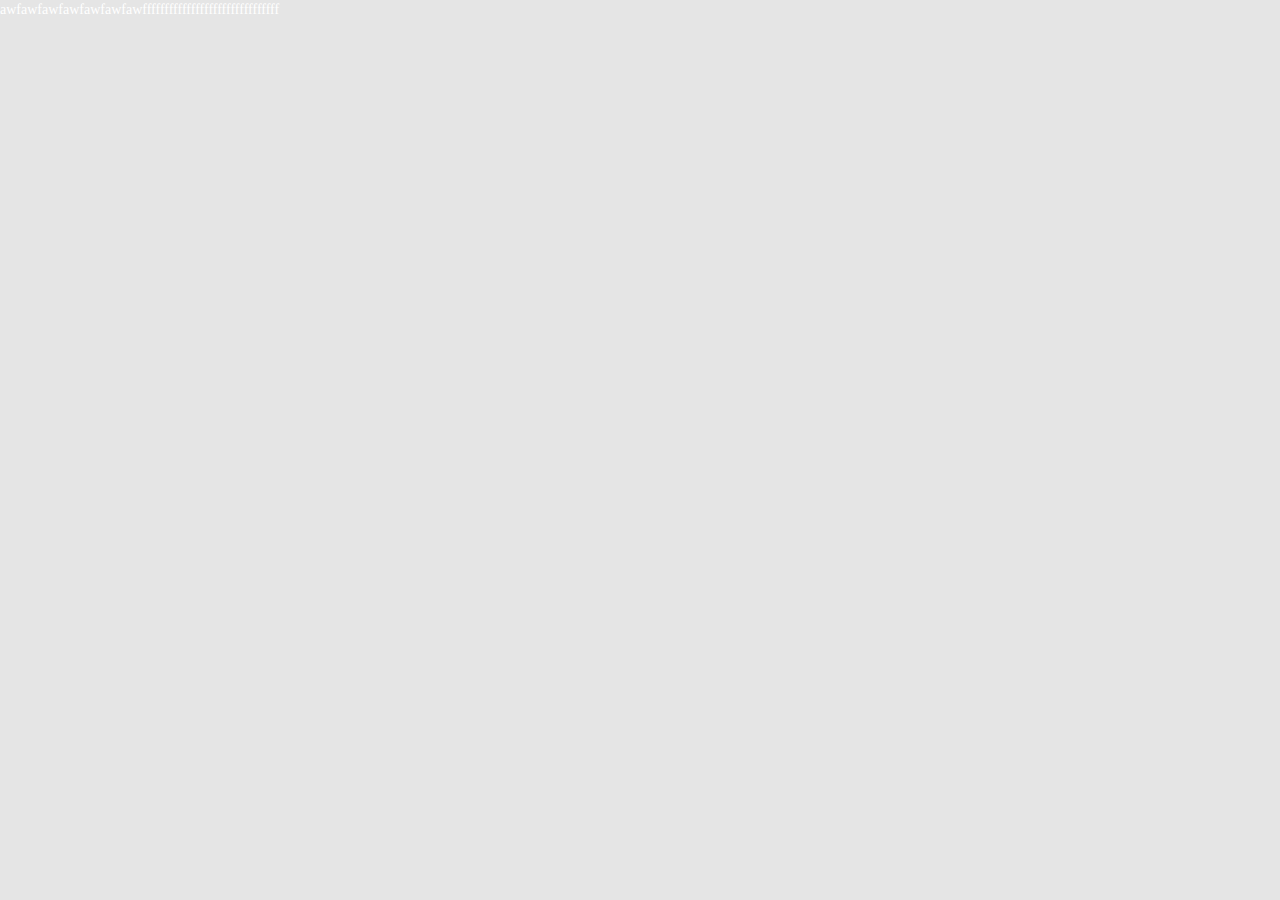
==== index.html @ 9bb82683 "Start of the aquatherapy project" ====
<!DOCTYPE html>
<html lang="en">
<head>
    <meta charset="UTF-8">
    <meta http-equiv="X-UA-Compatible" content="IE=edge">
    <meta name="viewport" content="width=device-width, initial-scale=1.0">
    <title>Aquatherapy</title>
    <link rel="stylesheet" href="./css/normalize.css">
    <link rel="stylesheet" href="./css/style.css">
</head>
<body>
    <p>awfawfawfawfawfawfawfffffffffffffffffffffffffffffff</p>
    <script src="https://ajax.googleapis.com/ajax/libs/jquery/3.4.1/jquery.min.js"></script>
    <script src="./js/main.js"></script>
</body>
</html>
---- css/style.css ----
* {
  -webkit-box-sizing: border-box;
          box-sizing: border-box; }

h1 {
  margin: 0; }

h2 {
  margin: 0; }

p {
  margin: 0; }

a {
  text-decoration: none;
  color: inherit; }

ul {
  margin: 0;
  padding: 0; }

li {
  list-style: none; }

button {
  border: none;
  cursor: pointer; }

html {
  scroll-behavior: smooth; }

body {
  font-size: 14px;
  line-height: 140%;
  color: #FFFFFF;
  background-color: #E5E5E5; }

.container {
  max-width: 1100px;
  width: 90%;
  margin: 0 auto; }
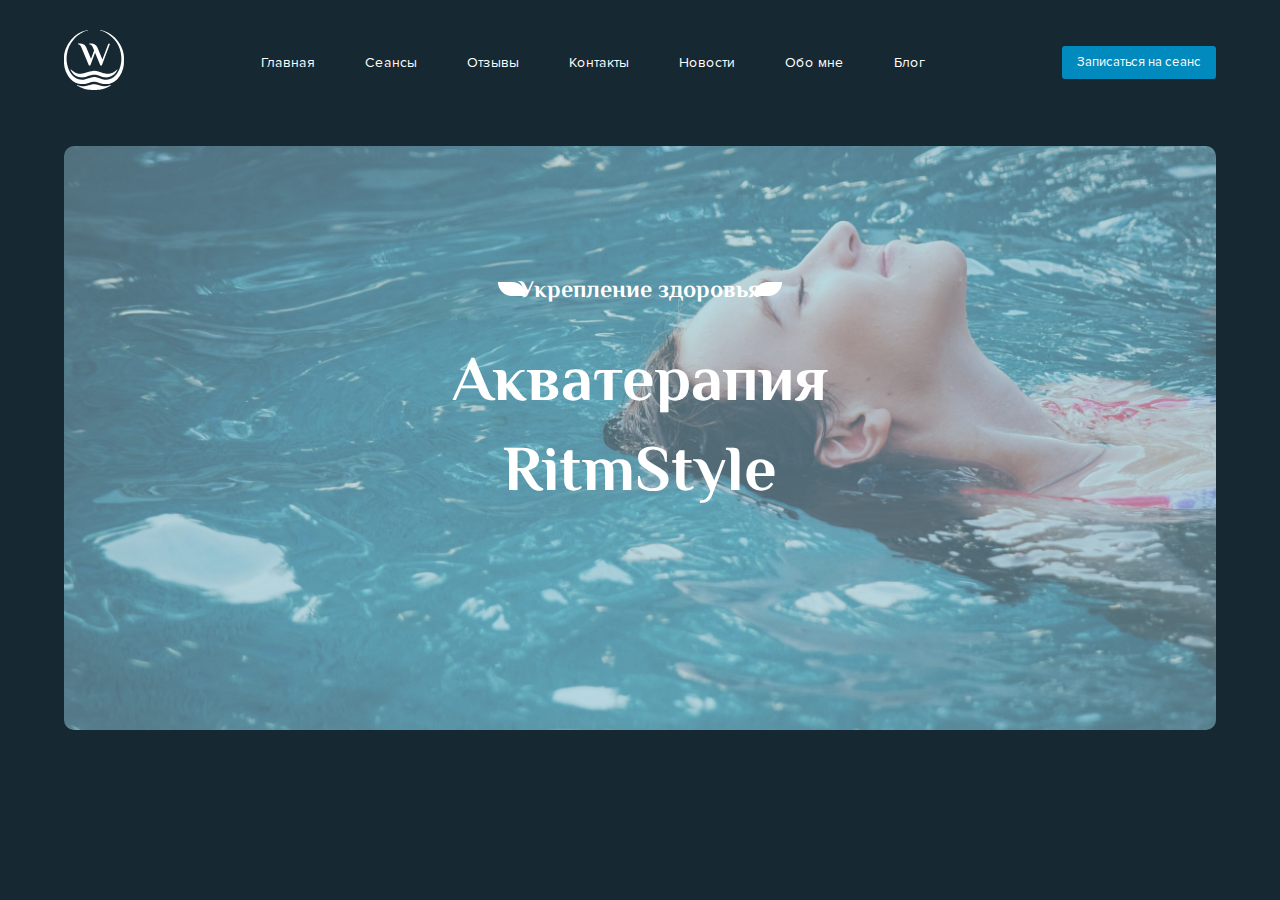
==== commit a508b963: "vMade header block" ====
--- a/index.html
+++ b/index.html
@@ -9,7 +9,69 @@
     <link rel="stylesheet" href="./css/style.css">
 </head>
 <body>
-    <p>awfawfawfawfawfawfawfffffffffffffffffffffffffffffff</p>
+    <header class="header">
+        <div class="container">
+            <div class="header__inner">
+                <div class="header__top">
+                    <a class="header__link" href="/" >
+                        <img class="header__logo" src="./images/header-logo.svg" alt="" >
+                    </a>
+                    <nav class="header__menu header-menu">
+                        <ul class="header-menu__list">
+                            <li class="header-menu__item">
+                                <a href="#" class="header-menu__links">
+                                    Главная
+                            </a>
+                            </li>
+                            <li class="header-menu__item">
+                                <a href="#" class="header-menu__links">
+                                    Сеансы
+                            </a>
+                            </li>
+                            <li class="header-menu__item">
+                                <a href="#" class="header-menu__links">
+                                    Отзывы
+                            </a>
+                            </li>
+                            <li class="header-menu__item">
+                                <a href="#" class="header-menu__links">
+                                    Контакты
+                            </a>
+                            </li>
+                            <li class="header-menu__item">
+                                <a href="#" class="header-menu__links">
+                                    Новости
+                            </a>
+                            </li>
+                            <li class="header-menu__item">
+                                <a href="#" class="header-menu__links">
+                                    Обо мне
+                            </a>
+                            </li>
+                            <li class="header-menu__item">
+                                <a href="#" class="header-menu__links">
+                                    Блог
+                            </a>
+                            </li>
+                        </ul>
+                    </nav>
+                    <button class="header__btn">
+                        <p class="header__btn-text">
+                            Записаться на сеанс
+                        </p>
+                    </button>
+                </div>
+                <div class="header__bottom">
+                    <div class="header__description">
+                        <p class="header__subtitle">Укрепление здоровья</p>
+                    </div>
+                    <h1 class="header__title">
+                        Акватерапия RitmStyle
+                    </h1>
+                </div>
+            </div>
+        </div>
+    </header>
     <script src="https://ajax.googleapis.com/ajax/libs/jquery/3.4.1/jquery.min.js"></script>
     <script src="./js/main.js"></script>
 </body>
--- a/css/style.css
+++ b/css/style.css
@@ -1,3 +1,23 @@
+@font-face {
+  font-family: 'ElMessiri';
+  src: url("../fonts/EIMessiri/ElMessiri-Bold.woff") format("woff"), url("../fonts/EIMessiri/ElMessiri-Bold.woff2") format("woff2");
+  font-weight: 700; }
+@font-face {
+  font-family: 'ProximaNova';
+  src: url("../fonts/ProximaNova/ProximaNova-Light.woff") format("woff"), url("../fonts/ProximaNova/ProximaNova-Light.woff2") format("woff2");
+  font-weight: 300; }
+@font-face {
+  font-family: 'ProximaNova';
+  src: url("../fonts/ProximaNova/ProximaNova-Regular.woff") format("woff"), url("../fonts/ProximaNova/ProximaNova-Regular.woff2") format("woff2");
+  font-weight: 400; }
+@font-face {
+  font-family: 'ProximaNova';
+  src: url("../fonts/ProximaNova/ProximaNova-Semibold.woff") format("woff"), url("../fonts/ProximaNova/ProximaNova-Semibold.woff2") format("woff2");
+  font-weight: 600; }
+@font-face {
+  font-family: 'ProximaNova';
+  src: url("../fonts/ProximaNova/ProximaNova-Bold.woff") format("woff"), url("../fonts/ProximaNova/ProximaNova-Bold.woff2") format("woff2");
+  font-weight: 700; }
 * {
   -webkit-box-sizing: border-box;
           box-sizing: border-box; }
@@ -33,9 +53,82 @@
   font-size: 14px;
   line-height: 140%;
   color: #FFFFFF;
-  background-color: #E5E5E5; }
+  background-color: #162831;
+  font-family: 'ProximaNova', sans-serif; }
 
 .container {
-  max-width: 1100px;
+  max-width: 1296px;
   width: 90%;
   margin: 0 auto; }
+
+.header__inner {
+  padding: 30px 0 150px; }
+.header__top {
+  display: -webkit-box;
+  display: -ms-flexbox;
+  display: flex;
+  -webkit-box-pack: justify;
+      -ms-flex-pack: justify;
+          justify-content: space-between;
+  -webkit-box-align: center;
+      -ms-flex-align: center;
+          align-items: center;
+  margin-bottom: 50px; }
+.header__bottom {
+  background-image: url("../images/header-bg.jpg");
+  background-size: cover;
+  background-repeat: no-repeat;
+  background-position: center;
+  text-align: center;
+  border-radius: 10px;
+  padding: 136px 0 210px; }
+.header__logo {
+  max-width: 60px; }
+.header__btn {
+  padding: 9px 15px;
+  background-color: #018ABE;
+  border-radius: 3px; }
+  .header__btn:hover {
+    background-color: #0074a1; }
+.header__btn-text {
+  font-size: 13px;
+  color: #FFFFFF; }
+.header__subtitle {
+  font-family: 'ElMessiri', sans-serif;
+  font-size: 24px;
+  margin-bottom: 40px;
+  position: relative; }
+  .header__subtitle::before {
+    content: '';
+    position: absolute;
+    background-image: url("../images/headerleft-petal.png");
+    background-repeat: no-repeat;
+    background-size: cover;
+    width: 28px;
+    height: 14px;
+    left: 434px; }
+  .header__subtitle::after {
+    content: '';
+    position: absolute;
+    background-image: url("../images/header-right-petal.png");
+    background-repeat: no-repeat;
+    background-size: cover;
+    width: 28px;
+    height: 14px;
+    right: 434px; }
+.header__title {
+  font-family: 'ElMessiri', sans-serif;
+  font-size: 64px;
+  line-height: 140%;
+  max-width: 587px;
+  margin: 0 auto; }
+
+.header-menu__list {
+  display: -webkit-box;
+  display: -ms-flexbox;
+  display: flex;
+  gap: 50px; }
+.header-menu__links {
+  line-height: 135%; }
+  .header-menu__links:hover {
+    color: #cacaca; }
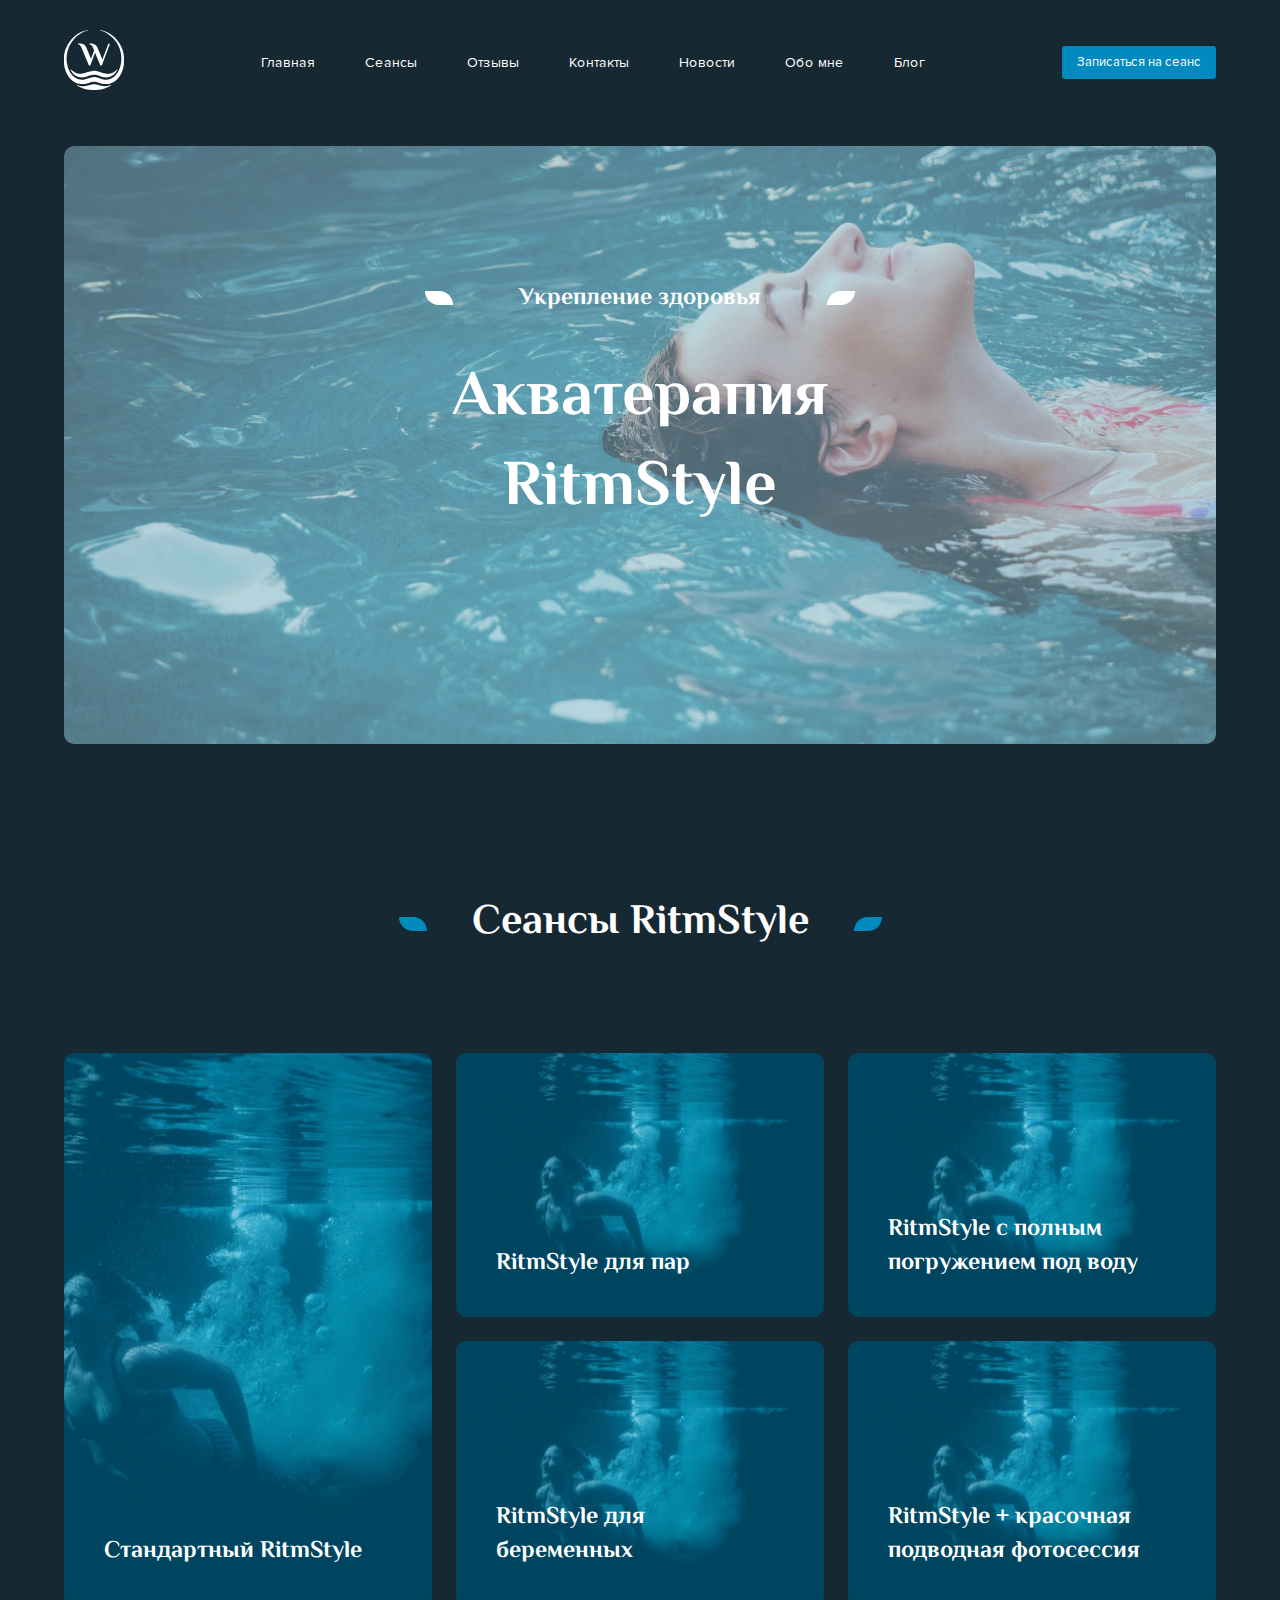
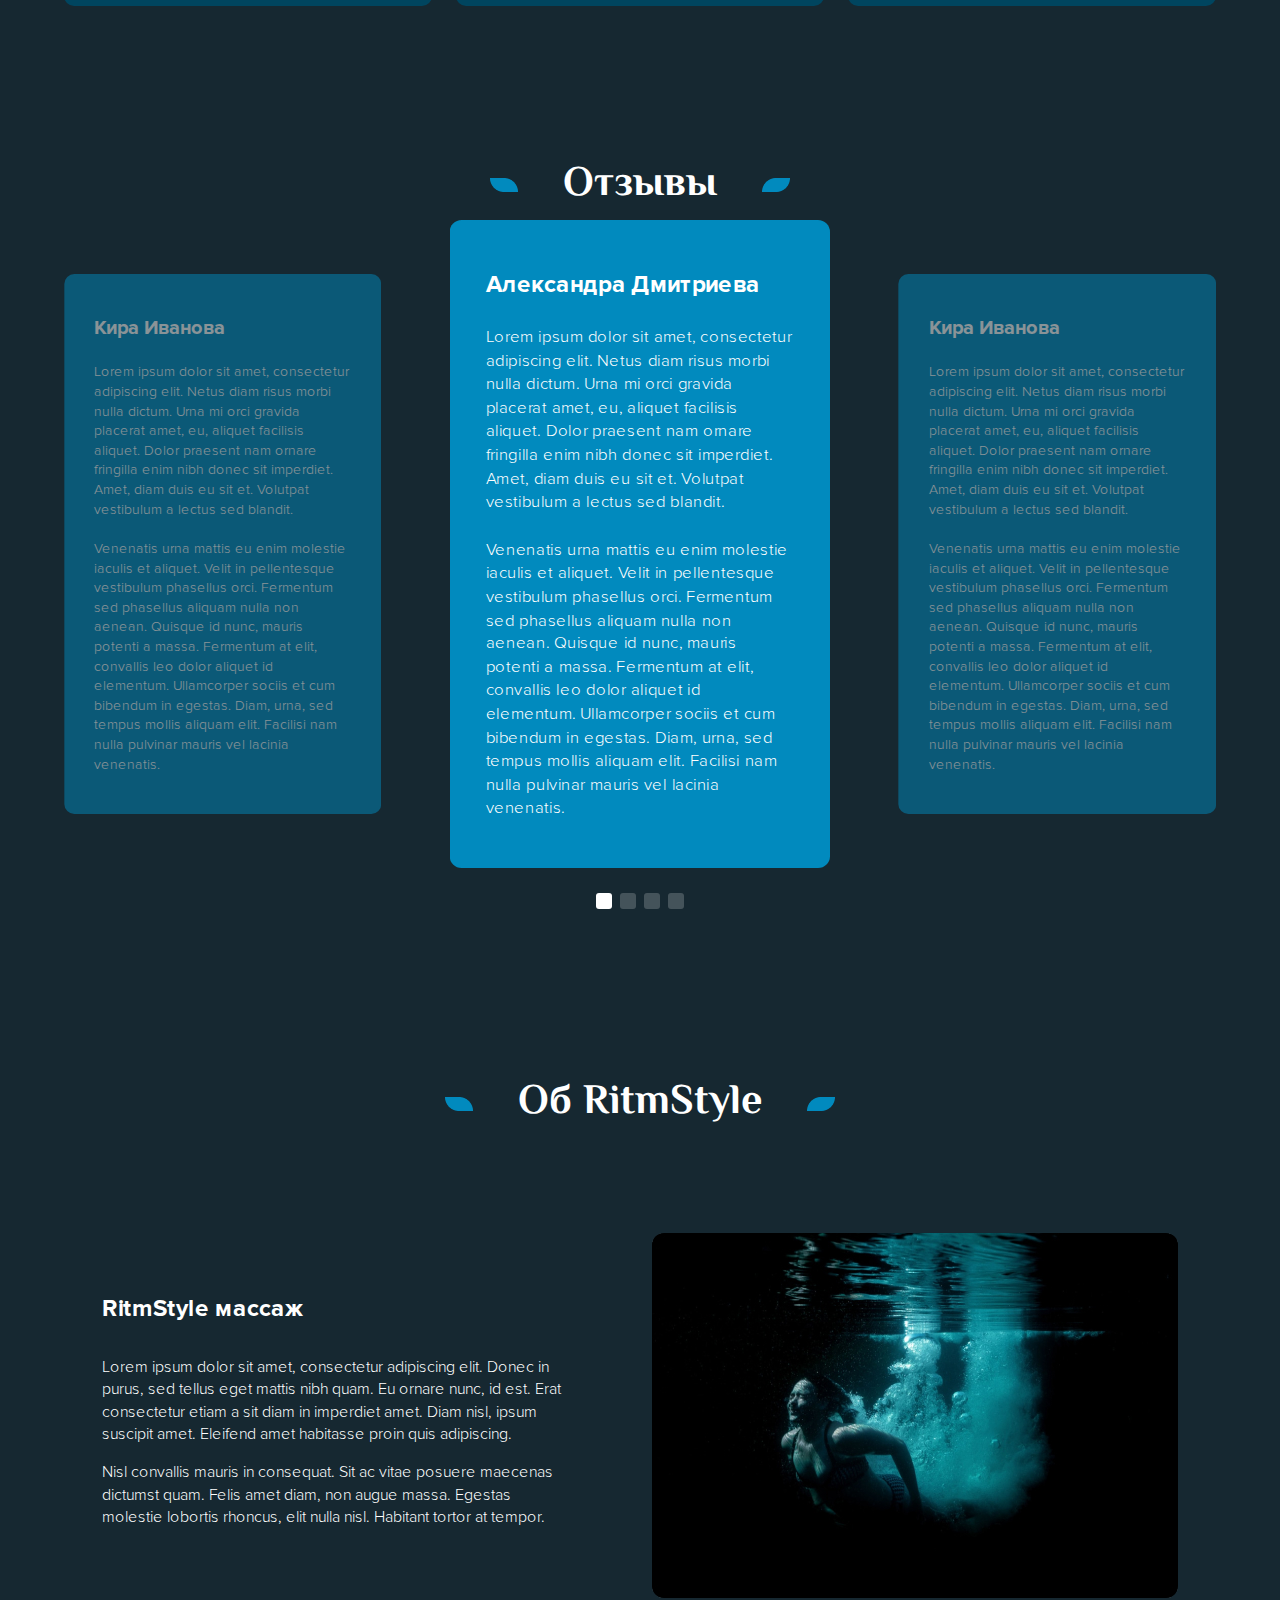
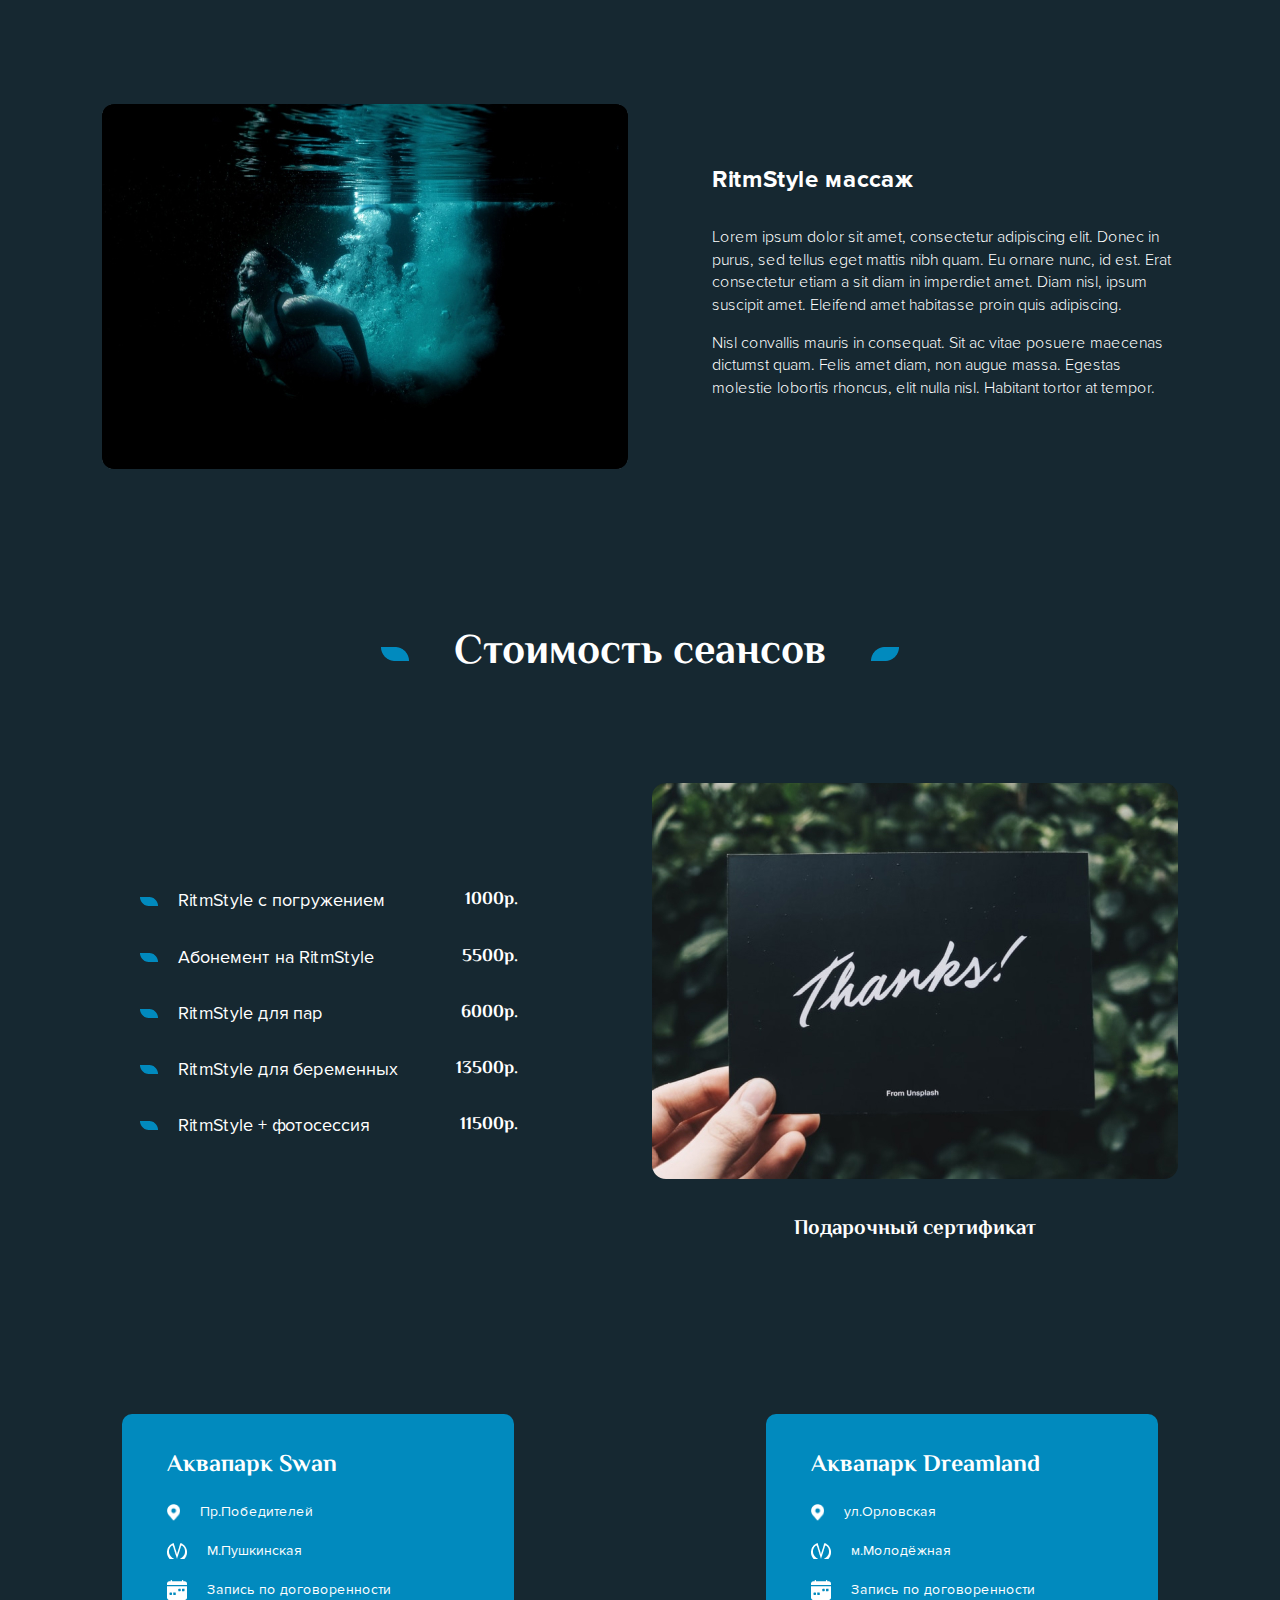
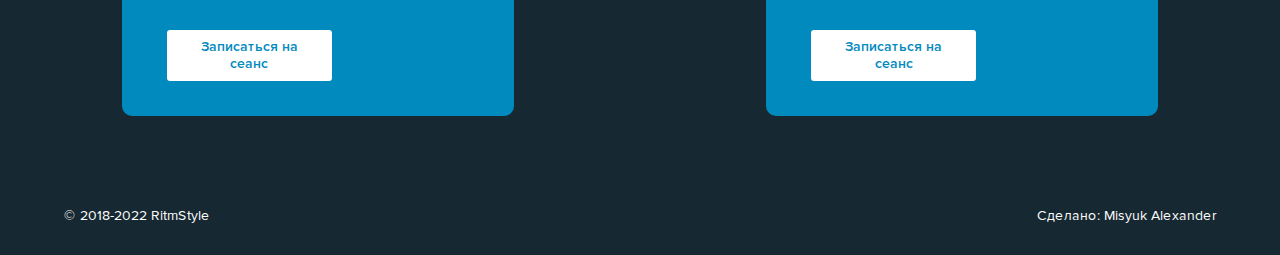
==== commit fe63446d: "the end" ====
--- a/index.html
+++ b/index.html
@@ -1,65 +1,70 @@
 <!DOCTYPE html>
-<html lang="en">
+<html lang="ru">
 <head>
     <meta charset="UTF-8">
     <meta http-equiv="X-UA-Compatible" content="IE=edge">
     <meta name="viewport" content="width=device-width, initial-scale=1.0">
     <title>Aquatherapy</title>
     <link rel="stylesheet" href="./css/normalize.css">
+    <link rel="stylesheet" href="./libs/swiper/swiper-bundle.min.css">
+    <link rel="stylesheet" href="./libs/swiper/swiper.min.css">
     <link rel="stylesheet" href="./css/style.css">
 </head>
 <body>
     <header class="header">
         <div class="container">
-            <div class="header__inner">
                 <div class="header__top">
-                    <a class="header__link" href="/" >
-                        <img class="header__logo" src="./images/header-logo.svg" alt="" >
+                    <a class="header__logo" href="/" >
+                        <img class="header__photo" src="./images/header-photo.svg" alt="" >
                     </a>
                     <nav class="header__menu header-menu">
                         <ul class="header-menu__list">
                             <li class="header-menu__item">
-                                <a href="#" class="header-menu__links">
+                                <a href="/" class="header-menu__link">
                                     Главная
                             </a>
                             </li>
                             <li class="header-menu__item">
-                                <a href="#" class="header-menu__links">
+                                <a href="sessions.html" class="header-menu__link">
                                     Сеансы
                             </a>
                             </li>
                             <li class="header-menu__item">
-                                <a href="#" class="header-menu__links">
+                                <a href="#reviews" class="header-menu__link">
                                     Отзывы
                             </a>
                             </li>
                             <li class="header-menu__item">
-                                <a href="#" class="header-menu__links">
+                                <!-- Ведёт не на контакты -->
+                                <a href="#contacts" class="header-menu__link">
                                     Контакты
                             </a>
                             </li>
                             <li class="header-menu__item">
-                                <a href="#" class="header-menu__links">
+                                <a href="news.html" class="header-menu__link">
                                     Новости
                             </a>
                             </li>
                             <li class="header-menu__item">
-                                <a href="#" class="header-menu__links">
+                                <a href="#about" class="header-menu__link">
                                     Обо мне
                             </a>
                             </li>
                             <li class="header-menu__item">
-                                <a href="#" class="header-menu__links">
+                                <a href="blog.html" class="header-menu__link">
                                     Блог
                             </a>
                             </li>
                         </ul>
                     </nav>
-                    <button class="header__btn">
+                    <button class="header__btn open-popup">
                         <p class="header__btn-text">
                             Записаться на сеанс
                         </p>
                     </button>
+                    <button class="menu-btn">
+                        <span></span>
+                    </button>
                 </div>
                 <div class="header__bottom">
                     <div class="header__description">
@@ -69,10 +74,272 @@
                         Акватерапия RitmStyle
                     </h1>
                 </div>
-            </div>
         </div>
     </header>
-    <script src="https://ajax.googleapis.com/ajax/libs/jquery/3.4.1/jquery.min.js"></script>
+    <main class="main">
+        <section class="services">
+            <div class="container">
+                        <h2 class="title">
+                            <p class="title__text">
+                                Сеансы RitmStyle
+                            </p>
+                        </h2>
+                    <div class="services__bottom services-bottom">
+                        <ul class="services-bottom__list">
+                            <li class="services-bottom__item services-bottom__item--1">
+                                <img src="./images/services-img-big.png" alt="" class="services-bottom__img">
+                                <a class="services-bottom__link" href="#contacts">
+                                    Стандартный RitmStyle
+                                </a>
+                            </li>
+                            <li class="services-bottom__item services-bottom__item">
+                                <img src="./images/services-img-small.png" alt="" class="services-bottom__img">
+                                <a class="services-bottom__link" href="#contacts">
+                                    RitmStyle для пар
+                                </a>
+                            </li>
+                            <li class="services-bottom__item services-bottom__item">
+                                <img src="./images/services-img-small.png" alt="" class="services-bottom__img">
+                                <a class="services-bottom__link" href="#contacts">
+                                    RitmStyle с полным погружением под воду
+                                </a>
+                            </li>
+                            <li class="services-bottom__item services-bottom__item">
+                                <img src="./images/services-img-small.png" alt="" class="services-bottom__img">
+                                <a class="services-bottom__link" href="#contacts">
+                                    RitmStyle для беременных
+                                </a>
+                            </li>
+                            <li class="services-bottom__item services-bottom__item">
+                                <img src="./images/services-img-small.png" alt="" class="services-bottom__img">
+                                <a class="services-bottom__link" href="#contacts">
+                                    RitmStyle + красочная подводная фотосессия
+                                </a>
+                            </li>
+                        </ul>
+                    </div> 
+            </div>
+        </section>
+        <section class="reviews" id="reviews">
+            <div class="container">
+                        <h2 class="title">
+                            <p class="title__text">
+                                Отзывы
+                            </p>
+                        </h2>
+            </div>
+            <div class="reviews-container">
+                <div class="swiper-container">
+                    <div class="swiper-wrapper">
+                        <div class="swiper-slide card">
+                            <div class="card__inner">
+                                <p class="card__title">Александра Дмитриева</p>
+                                <p class="card__text">Lorem ipsum dolor sit amet, consectetur adipiscing elit. Netus diam risus morbi nulla dictum. Urna mi orci gravida placerat amet, eu, aliquet facilisis aliquet. Dolor praesent nam ornare fringilla enim nibh donec sit imperdiet. Amet, diam duis eu sit et. Volutpat vestibulum a lectus sed blandit. </p>
+                                <p class="card__text">Venenatis urna mattis eu enim molestie iaculis et aliquet. Velit in pellentesque vestibulum phasellus orci. Fermentum sed phasellus aliquam nulla non aenean. Quisque id nunc, mauris potenti a massa. Fermentum at elit, convallis leo dolor aliquet id elementum. Ullamcorper sociis et cum bibendum in egestas. Diam, urna, sed tempus mollis aliquam elit. Facilisi nam nulla pulvinar mauris vel lacinia venenatis.</p>
+                            </div>
+                        </div>
+                        <div class="swiper-slide card">
+                            <div class="card__inner">
+                                <p class="card__title">Кира Иванова</p>
+                                <p class="card__text">Lorem ipsum dolor sit amet, consectetur adipiscing elit. Netus diam risus morbi nulla dictum. Urna mi orci gravida placerat amet, eu, aliquet facilisis aliquet. Dolor praesent nam ornare fringilla enim nibh donec sit imperdiet. Amet, diam duis eu sit et. Volutpat vestibulum a lectus sed blandit. </p>
+                                <p class="card__text">Venenatis urna mattis eu enim molestie iaculis et aliquet. Velit in pellentesque vestibulum phasellus orci. Fermentum sed phasellus aliquam nulla non aenean. Quisque id nunc, mauris potenti a massa. Fermentum at elit, convallis leo dolor aliquet id elementum. Ullamcorper sociis et cum bibendum in egestas. Diam, urna, sed tempus mollis aliquam elit. Facilisi nam nulla pulvinar mauris vel lacinia venenatis.</p>
+                            </div>
+                        </div>
+                        <div class="swiper-slide card">
+                            <div class="card__inner">
+                                <p class="card__title">Яна Жернова</p>
+                                <p class="card__text">Lorem ipsum dolor sit amet, consectetur adipiscing elit. Netus diam risus morbi nulla dictum. Urna mi orci gravida placerat amet, eu, aliquet facilisis aliquet. Dolor praesent nam ornare fringilla enim nibh donec sit imperdiet. Amet, diam duis eu sit et. Volutpat vestibulum a lectus sed blandit. </p>
+                                <p class="card__text">Venenatis urna mattis eu enim molestie iaculis et aliquet. Velit in pellentesque vestibulum phasellus orci. Fermentum sed phasellus aliquam nulla non aenean. Quisque id nunc, mauris potenti a massa. Fermentum at elit, convallis leo dolor aliquet id elementum. Ullamcorper sociis et cum bibendum in egestas. Diam, urna, sed tempus mollis aliquam elit. Facilisi nam nulla pulvinar mauris vel lacinia venenatis.</p>
+                            </div>
+                        </div>
+                        <div class="swiper-slide card">
+                            <div class="card__inner">
+                                <p class="card__title">Кира Иванова</p>
+                                <p class="card__text">Lorem ipsum dolor sit amet, consectetur adipiscing elit. Netus diam risus morbi nulla dictum. Urna mi orci gravida placerat amet, eu, aliquet facilisis aliquet. Dolor praesent nam ornare fringilla enim nibh donec sit imperdiet. Amet, diam duis eu sit et. Volutpat vestibulum a lectus sed blandit. </p>
+                                <p class="card__text">Venenatis urna mattis eu enim molestie iaculis et aliquet. Velit in pellentesque vestibulum phasellus orci. Fermentum sed phasellus aliquam nulla non aenean. Quisque id nunc, mauris potenti a massa. Fermentum at elit, convallis leo dolor aliquet id elementum. Ullamcorper sociis et cum bibendum in egestas. Diam, urna, sed tempus mollis aliquam elit. Facilisi nam nulla pulvinar mauris vel lacinia venenatis.</p>
+                            </div>
+                        </div>
+                    </div>
+                    <div class="swiper-pagination"></div>
+                </div>
+            </div>
+        </section>
+        <section  class="about" id="about">
+            <div class="container container--small">
+                        <h2 class="title">
+                            <p class="title__text">
+                                Об RitmStyle
+                            </p>
+                        </h2>
+                    <div class="about__bottom">
+                        <div class="about__block">
+                            <div class="about__info">
+                                <h3 class="about__title">
+                                    RitmStyle массаж 
+                                </h3>
+                                <p class="about__text">
+                                    Lorem ipsum dolor sit amet, consectetur adipiscing elit. Donec in purus, sed tellus eget mattis nibh quam. Eu ornare nunc, id est. Erat consectetur etiam a sit diam in imperdiet amet. Diam nisl, ipsum suscipit amet. Eleifend amet habitasse proin quis adipiscing.
+                                </p>
+                                <p class="about__text">
+                                    Nisl convallis mauris in consequat. Sit ac vitae posuere maecenas dictumst quam. Felis amet diam, non augue massa. Egestas molestie lobortis rhoncus, elit nulla nisl. Habitant tortor at tempor.
+                                </p>
+                            </div>
+                            <div class="about__photo">
+                                <img src="./images/about-img.jpg" alt="" class="about__img">
+                            </div>
+                        </div>
+                        <div class="about__block">
+                            <div class="about__info">
+                                <h3 class="about__title">
+                                    RitmStyle массаж 
+                                </h3>
+                                <p class="about__text">
+                                    Lorem ipsum dolor sit amet, consectetur adipiscing elit. Donec in purus, sed tellus eget mattis nibh quam. Eu ornare nunc, id est. Erat consectetur etiam a sit diam in imperdiet amet. Diam nisl, ipsum suscipit amet. Eleifend amet habitasse proin quis adipiscing.
+                                </p>
+                                <p class="about__text">
+                                    Nisl convallis mauris in consequat. Sit ac vitae posuere maecenas dictumst quam. Felis amet diam, non augue massa. Egestas molestie lobortis rhoncus, elit nulla nisl. Habitant tortor at tempor.
+                                </p>
+                            </div>
+                            <div class="about__photo">
+                                <img src="./images/about-img.jpg" alt="" class="about__img">
+                            </div>
+                        </div>
+                    </div>
+            </div>
+        </section>
+        <section class="price">
+            <div class="container container--small">
+                        <h2 class="title">
+                            <p class="title__text">
+                                Стоимость сеансов
+                            </p>
+                        </h2>
+                    <div class="price__bottom">
+                            <ul class="price__list">
+                                <li class="price__item">
+                                    <p class="price__text">
+                                        RitmStyle с погружением
+                                    </p>
+                                    <span class="price__money">
+                                        1000р.
+                                    </span>
+                                </li>
+                                <li class="price__item">
+                                    <p class="price__text">
+                                        Абонемент на RitmStyle
+                                    </p>
+                                    <span class="price__money">
+                                        5500р.
+                                    </span>
+                                </li>
+                                <li class="price__item">
+                                    <p class="price__text">
+                                        RitmStyle для пар
+                                    </p>
+                                    <span class="price__money">
+                                        6000р.
+                                    </span>
+                                </li>
+                                <li class="price__item">
+                                    <p class="price__text">
+                                        RitmStyle для беременных
+                                    </p>
+                                    <span class="price__money">
+                                        13500р.
+                                    </span>
+                                </li>
+                                <li class="price__item">
+                                    <p class="price__text">
+                                        RitmStyle +  фотосессия
+                                    </p>
+                                    <span class="price__money">
+                                        11500р.
+                                    </span>
+                                </li>
+                            </ul>
+                        <div class="price__photo">
+                            <img src="./images/price-img.jpg" alt="" class="price__img">
+                            <p class="price__desc">
+                                Подарочный сертификат 
+                            </p>
+                        </div>
+                    </div>
+            </div>
+        </section>
+        <section class="contacts" id="contacts">
+            <div class="container">
+                <div class="contacts__inner">
+                    <div class="contacts__map">
+                        <script  type="text/javascript" charset="utf-8" async src="https://api-maps.yandex.ru/services/constructor/1.0/js/?um=constructor%3A386e9f61ecda73382770c827c3012d76c80333a57cb54241b3d00690064e3b94&amp;width=100%&amp;height=591&amp;lang=ru_RU&amp;scroll=true"></script>
+                    </div>
+                    <div class="contacts__form">
+                        <div class="contacts__block">
+                            <p class="contacts__title">
+                                Аквапарк Swan
+                            </p>
+                            <p class="contacts__street">
+                                Пр.Победителей
+                            </p>
+                            <p class="contacts__metro">
+                                М.Пушкинская
+                            </p>
+                            <p class="contacts__record">
+                                Запись по договоренности
+                            </p>
+                            <button class="contacts__btn open-popup">
+                                Записаться на сеанс
+                            </button>
+                        </div>
+                        <div class="contacts__block">
+                            <p class="contacts__title">
+                                Аквапарк Dreamland
+                            </p>
+                            <p class="contacts__street ">
+                                ул.Орловская
+                            </p>
+                            <p class="contacts__metro">
+                                м.Молодёжная
+                            </p>
+                            <p class="contacts__record">
+                                Запись по договоренности
+                            </p>
+                            <button class="contacts__btn open-popup">
+                                Записаться на сеанс
+                            </button>
+                        </div>
+                    </div>
+                </div>
+            </div>
+        </section>
+    </main>
+    <div class="popup">
+        <div class="popup__container">
+            <div class="popup__body">
+                <p class="popup__text">Оставить заказ</p>
+                <form class="popup__form" action="">
+                    <input class="popup__input" type="text" placeholder="Имя">
+                    <input class="popup__input" type="text" placeholder="Телефон">
+                    <button class="popup__btn">Оставить заказ</button>
+                </form>
+                <div class="popup__close">
+                    &#10006
+                </div>
+            </div>
+        </div>
+    </div>
+    <footer class="footer footer--border">
+        <div class="container">
+            <div class="footer__inner">
+                <p class="footer__copyright">
+                    © 2018-2022 RitmStyle
+                </p>
+                <a href="https://vk.com/misyuk99" class="footer__link">
+                    Сделано: Misyuk Alexander
+                </a>
+            </div>
+        </div>
+    </footer>
+    <script src="./libs/swiper/swiper-bundle.min.js"></script>
     <script src="./js/main.js"></script>
 </body>
 </html>--- a/css/style.css
+++ b/css/style.css
@@ -18,17 +18,160 @@
   font-family: 'ProximaNova';
   src: url("../fonts/ProximaNova/ProximaNova-Bold.woff") format("woff"), url("../fonts/ProximaNova/ProximaNova-Bold.woff2") format("woff2");
   font-weight: 700; }
+.reviews-container {
+  width: 1736px;
+  max-width: 90%;
+  position: relative;
+  margin: 0 auto;
+  overflow: hidden; }
+
+.swiper-container {
+  padding: 60px 0 110px; }
+  @media (max-width: 1200px) {
+    .swiper-container {
+      padding: 60px 0; } }
+
+.swiper-slide {
+  -webkit-transition: 0.5s;
+  transition: 0.5s;
+  opacity: 0.5; }
+  @media (max-width: 1200px) {
+    .swiper-slide {
+      opacity: 1; } }
+
+.swiper-slide-active {
+  -webkit-transform: scale(1.2) !important;
+          transform: scale(1.2) !important;
+  -webkit-transition: 0.5s;
+  transition: 0.5s;
+  opacity: 1; }
+  @media (max-width: 1200px) {
+    .swiper-slide-active {
+      -webkit-transform: none !important;
+              transform: none !important; } }
+
+.card {
+  padding: 40px 30px;
+  background-color: #018abe;
+  border-radius: 10px; }
+  .card__inner {
+    display: -webkit-box;
+    display: -ms-flexbox;
+    display: flex;
+    -webkit-box-orient: vertical;
+    -webkit-box-direction: normal;
+        -ms-flex-direction: column;
+            flex-direction: column;
+    gap: 20px; }
+  .card__title {
+    font-weight: 700;
+    font-size: 20px;
+    line-height: 140%; }
+  .card__text {
+    font-weight: 300;
+    font-size: 14px;
+    line-height: 140%; }
+
+.swiper-pagination-bullet {
+  width: 16px;
+  height: 16px;
+  background-color: #ffffff;
+  margin: 0 20px;
+  border-radius: 3px; }
+
+.popup {
+  width: 100%;
+  height: 100%;
+  position: fixed;
+  left: 0;
+  top: 0;
+  background-color: transparent;
+  z-index: 2;
+  -webkit-transform: translateY(-44.5%) scale(0);
+          transform: translateY(-44.5%) scale(0);
+  -webkit-transition: 0.4s ease-in-out;
+  transition: 0.4s ease-in-out; }
+  .popup.active {
+    -webkit-transform: translateY(0%) scale(100%);
+            transform: translateY(0%) scale(100%);
+    background-color: rgba(0, 0, 0, 0.8); }
+  .popup__container {
+    display: -webkit-box;
+    display: -ms-flexbox;
+    display: flex;
+    width: 100%;
+    height: 100%; }
+  .popup__body {
+    margin: auto;
+    width: 500px;
+    background-color: #ffffff;
+    border-radius: 10px;
+    text-align: center;
+    padding: 100px 15px 110px 15px;
+    position: relative; }
+    @media (max-width: 800px) {
+      .popup__body {
+        width: 400px;
+        padding: 50px 15px; } }
+    @media (max-width: 500px) {
+      .popup__body {
+        width: 90%;
+        padding: 50px 15px; } }
+    @media (max-width: 400px) {
+      .popup__body {
+        padding: 30px 15px; } }
+  .popup__text {
+    font-size: 28px;
+    color: #000;
+    font-weight: 600;
+    margin-bottom: 40px; }
+  .popup__input {
+    display: block;
+    margin: 25px auto 0;
+    width: 330px;
+    padding: 17px 20px;
+    background-color: #e5e5e5;
+    border-radius: 10px;
+    border: none;
+    font-weight: 500;
+    font-size: 18px;
+    color: #000; }
+    @media (max-width: 400px) {
+      .popup__input {
+        width: 90%;
+        padding: 10px 18px; } }
+    .popup__input:focus {
+      outline: none; }
+  .popup__btn {
+    cursor: pointer;
+    display: block;
+    width: 330px;
+    margin: 60px auto 0;
+    padding: 20px 0;
+    font-weight: 500;
+    font-size: 16px;
+    border: none;
+    color: #ffffff;
+    border-radius: 10px;
+    background-color: #018abe; }
+    @media (max-width: 400px) {
+      .popup__btn {
+        width: 90%;
+        margin: 40px auto 0;
+        padding: 15px 0; } }
+  .popup__close {
+    position: absolute;
+    top: 15px;
+    right: 15px;
+    font-size: 21px;
+    cursor: pointer;
+    color: #000; }
+
 * {
   -webkit-box-sizing: border-box;
           box-sizing: border-box; }
 
-h1 {
-  margin: 0; }
-
-h2 {
-  margin: 0; }
-
-p {
+h1, h2, h3, p {
   margin: 0; }
 
 a {
@@ -51,8 +194,8 @@
 
 body {
   font-size: 14px;
-  line-height: 140%;
-  color: #FFFFFF;
+  line-height: 1.4;
+  color: #ffffff;
   background-color: #162831;
   font-family: 'ProximaNova', sans-serif; }
 
@@ -60,10 +203,670 @@
   max-width: 1296px;
   width: 90%;
   margin: 0 auto; }
-
-.header__inner {
-  padding: 30px 0 150px; }
+  .container--small {
+    max-width: 1076px; }
+
+.frame {
+  font-family: 'ProximaNova', sans-serif;
+  line-height: 135%;
+  font-size: 14px;
+  background-color: #018abe;
+  border-radius: 5px;
+  padding: 6px 12px;
+  text-align: center;
+  font-weight: 700;
+  width: 96px; }
+
+.menu-btn {
+  display: none;
+  width: 40px;
+  background-color: transparent;
+  padding: 0;
+  position: relative;
+  height: 30px; }
+  .menu-btn span {
+    display: block;
+    height: 2px;
+    background-color: #ffffff;
+    position: relative;
+    left: 0; }
+    .menu-btn span::before, .menu-btn span::after {
+      content: '';
+      width: 100%;
+      height: 2px;
+      background-color: #ffffff;
+      position: absolute;
+      left: 0;
+      -webkit-transition: 0.3s;
+      transition: 0.3s; }
+    .menu-btn span::before {
+      -webkit-transform: translateY(-12px);
+              transform: translateY(-12px); }
+    .menu-btn span::after {
+      -webkit-transform: translateY(12px);
+              transform: translateY(12px); }
+  .menu-btn.active span {
+    height: 0; }
+  .menu-btn.active span::before {
+    -webkit-transform: rotate(45deg);
+            transform: rotate(45deg); }
+  .menu-btn.active span::after {
+    -webkit-transform: rotate(-45deg);
+            transform: rotate(-45deg); }
+  @media (max-width: 1000px) {
+    .menu-btn {
+      display: block;
+      z-index: 2; } }
+
 .header__top {
+  padding: 30px 0 50px;
+  display: -webkit-box;
+  display: -ms-flexbox;
+  display: flex;
+  -webkit-box-pack: justify;
+      -ms-flex-pack: justify;
+          justify-content: space-between;
+  -webkit-box-align: center;
+      -ms-flex-align: center;
+          align-items: center; }
+  @media (max-width: 500px) {
+    .header__top {
+      padding: 30px 0; } }
+  .header__top--line {
+    padding: 30px 0;
+    border-bottom: 1px solid rgba(255, 255, 255, 0.5); }
+    @media (max-width: 800px) {
+      .header__top--line {
+        padding: 30px 0 15px; } }
+.header__bottom {
+  background-image: url("../images/header-bg.jpg");
+  background-size: cover;
+  background-repeat: no-repeat;
+  background-position: center;
+  text-align: center;
+  border-radius: 10px;
+  padding: 136px 0 210px; }
+@media (max-width: 1000px) {
+  .header__logo {
+    z-index: 2; } }
+.header__photo {
+  max-width: 60px; }
+.header__btn {
+  padding: 9px 15px;
+  background-color: #018abe;
+  border-radius: 3px; }
+  .header__btn:hover {
+    background-color: #0074a1; }
+  @media (max-width: 1000px) {
+    .header__btn {
+      z-index: 2;
+      margin-right: 20px;
+      margin-left: auto; } }
+.header__btn-text {
+  font-size: 13px;
+  color: #ffffff; }
+.header__subtitle {
+  font-family: 'ElMessiri', sans-serif;
+  font-size: 24px;
+  margin-bottom: 40px;
+  display: -webkit-box;
+  display: -ms-flexbox;
+  display: flex;
+  -webkit-box-pack: center;
+      -ms-flex-pack: center;
+          justify-content: center;
+  -webkit-box-align: center;
+      -ms-flex-align: center;
+          align-items: center;
+  gap: 66px; }
+  @media (max-width: 500px) {
+    .header__subtitle {
+      font-size: 22px;
+      gap: 26px; } }
+  .header__subtitle::before {
+    content: '';
+    display: block;
+    background-image: url("../images/headerleft-petal.png");
+    background-repeat: no-repeat;
+    background-size: cover;
+    width: 28px;
+    height: 14px;
+    left: 434px; }
+    @media (max-width: 500px) {
+      .header__subtitle::before {
+        width: 26px;
+        height: 13px; } }
+    @media (max-width: 380px) {
+      .header__subtitle::before {
+        display: none; } }
+  .header__subtitle::after {
+    content: '';
+    display: block;
+    background-image: url("../images/header-right-petal.png");
+    background-repeat: no-repeat;
+    background-size: cover;
+    width: 28px;
+    height: 14px;
+    right: 434px; }
+    @media (max-width: 500px) {
+      .header__subtitle::after {
+        width: 26px;
+        height: 13px; } }
+    @media (max-width: 380px) {
+      .header__subtitle::after {
+        display: none; } }
+.header__title {
+  font-family: 'ElMessiri', sans-serif;
+  font-size: 64px;
+  line-height: 140%;
+  max-width: 587px;
+  margin: 0 auto; }
+  @media (max-width: 500px) {
+    .header__title {
+      font-size: 41px; } }
+
+.header-menu__list {
+  display: -webkit-box;
+  display: -ms-flexbox;
+  display: flex;
+  gap: 50px; }
+  @media (max-width: 1000px) {
+    .header-menu__list {
+      -webkit-transform: translateY(-150%);
+              transform: translateY(-150%);
+      -webkit-transition: all 0.5s;
+      transition: all 0.5s;
+      display: block;
+      position: absolute;
+      top: 0;
+      right: 0;
+      left: 0;
+      background-color: #000;
+      width: 100%;
+      padding-top: 100px;
+      padding-bottom: 30px;
+      text-align: center; } }
+  @media (max-width: 1000px) {
+    .header-menu__list.active {
+      -webkit-transform: translateY(0);
+              transform: translateY(0);
+      z-index: 1; } }
+@media (max-width: 1000px) {
+  .header-menu__item {
+    padding: 12px 0;
+    font-size: 16px; } }
+.header-menu__link {
+  line-height: 135%; }
+  .header-menu__link:hover {
+    color: #d6d6d6; }
+
+.services {
+  padding: 150px 0; }
+  @media (max-width: 1000px) {
+    .services {
+      padding: 100px 0; } }
+  @media (max-width: 700px) {
+    .services {
+      padding: 50px 0; } }
+  .services__bottom {
+    margin-top: 100px; }
+    @media (max-width: 1024px) {
+      .services__bottom {
+        margin-top: 50px; } }
+    @media (max-width: 630px) {
+      .services__bottom {
+        margin-top: 30px; } }
+    .services__bottom--news {
+      margin-top: 60px; }
+      @media (max-width: 600px) {
+        .services__bottom--news {
+          margin-top: 30px; } }
+
+.services-bottom__list {
+  display: grid;
+  grid-template-columns: 1fr 1fr 1fr;
+  grid-template-rows: 1fr;
+  grid-gap: 24px; }
+  @media (max-width: 1000px) {
+    .services-bottom__list {
+      grid-template-columns: 1fr 1fr; } }
+  @media (max-width: 430px) {
+    .services-bottom__list {
+      grid-template-columns: 1fr; } }
+.services-bottom__item {
+  position: relative;
+  width: 100%;
+  height: 100%; }
+  .services-bottom__item--1 {
+    grid-row-start: 1;
+    grid-row-end: 3; }
+.services-bottom__img {
+  position: absolute;
+  -o-object-fit: cover;
+     object-fit: cover;
+  width: 100%;
+  height: 100%;
+  top: 0;
+  left: 0;
+  border-radius: 10px; }
+.services-bottom__link {
+  display: -webkit-box;
+  display: -ms-flexbox;
+  display: flex;
+  -webkit-box-align: end;
+      -ms-flex-align: end;
+          align-items: flex-end;
+  padding: 160px 40px 30px 40px;
+  width: 100%;
+  height: 100%;
+  position: relative;
+  font-family: 'ElMessiri', sans-serif;
+  font-size: 24px;
+  line-height: 140%;
+  border-bottom: 7px solid transparent;
+  border-radius: 10px;
+  -webkit-transition: 0.3s;
+  transition: 0.3s; }
+  @media (max-width: 1268px) {
+    .services-bottom__link {
+      padding: 100px 40px 30px 40px; } }
+  @media (max-width: 1001px) {
+    .services-bottom__link {
+      font-size: 16px;
+      padding: 36px 40px 30px 40px; } }
+  .services-bottom__link--date {
+    padding: 30px 40px;
+    -webkit-box-orient: vertical;
+    -webkit-box-direction: normal;
+        -ms-flex-direction: column;
+            flex-direction: column;
+    gap: 144px;
+    -webkit-box-align: start;
+        -ms-flex-align: start;
+            align-items: flex-start; }
+    @media (max-width: 585px) {
+      .services-bottom__link--date {
+        gap: 65px; } }
+  .services-bottom__link:hover {
+    border-bottom: 7px solid #018abe; }
+
+.title {
+  font-family: 'ElMessiri', sans-serif;
+  text-align: center; }
+  .title__text {
+    font-size: 42px;
+    line-height: 140%;
+    display: -webkit-box;
+    display: -ms-flexbox;
+    display: flex;
+    -webkit-box-pack: center;
+        -ms-flex-pack: center;
+            justify-content: center;
+    -webkit-box-align: center;
+        -ms-flex-align: center;
+            align-items: center;
+    gap: 45px; }
+    @media (max-width: 575px) {
+      .title__text {
+        gap: 17px;
+        font-size: 36px; } }
+    .title__text::before {
+      content: '';
+      display: block;
+      width: 28px;
+      height: 14px;
+      background-image: url("../images/title-left-petal.png");
+      background-repeat: no-repeat;
+      background-size: cover; }
+      @media (max-width: 454px) {
+        .title__text::before {
+          display: none; } }
+    .title__text::after {
+      content: '';
+      display: block;
+      width: 28px;
+      height: 14px;
+      background-image: url("../images/title-right-petal.png");
+      background-repeat: no-repeat;
+      background-size: cover; }
+      @media (max-width: 454px) {
+        .title__text::after {
+          display: none; } }
+
+.reviews {
+  padding-bottom: 150px; }
+  @media (max-width: 1000px) {
+    .reviews {
+      padding-bottom: 100px; } }
+  @media (max-width: 700px) {
+    .reviews {
+      padding-bottom: 50px; } }
+
+.about__bottom {
+  margin-top: 100px;
+  display: -webkit-box;
+  display: -ms-flexbox;
+  display: flex;
+  -webkit-box-orient: vertical;
+  -webkit-box-direction: normal;
+      -ms-flex-direction: column;
+          flex-direction: column;
+  gap: 100px; }
+  @media (max-width: 1133px) {
+    .about__bottom {
+      gap: 55px;
+      margin-top: 30px; } }
+  @media (max-width: 680px) {
+    .about__bottom {
+      gap: 55px;
+      margin-top: 15px; } }
+.about__block {
+  display: -webkit-box;
+  display: -ms-flexbox;
+  display: flex;
+  -webkit-box-pack: justify;
+      -ms-flex-pack: justify;
+          justify-content: space-between;
+  -webkit-box-align: center;
+      -ms-flex-align: center;
+          align-items: center; }
+  @media (max-width: 1133px) {
+    .about__block {
+      gap: 26px;
+      -webkit-box-orient: vertical;
+      -webkit-box-direction: normal;
+          -ms-flex-direction: column;
+              flex-direction: column; } }
+  .about__block:last-child {
+    -webkit-box-orient: horizontal;
+    -webkit-box-direction: reverse;
+        -ms-flex-direction: row-reverse;
+            flex-direction: row-reverse; }
+    @media (max-width: 1133px) {
+      .about__block:last-child {
+        gap: 26px;
+        -webkit-box-orient: vertical;
+        -webkit-box-direction: normal;
+            -ms-flex-direction: column;
+                flex-direction: column; } }
+.about__info {
+  max-width: 466px; }
+  @media (max-width: 1133px) {
+    .about__info {
+      text-align: center; } }
+.about__title {
+  font-size: 24px;
+  line-height: 140%;
+  margin-bottom: 30px; }
+  @media (max-width: 680px) {
+    .about__title {
+      margin-bottom: 15px; } }
+.about__text {
+  font-weight: 300;
+  font-size: 16px;
+  line-height: 140%;
+  margin-bottom: 16px; }
+.about__img {
+  max-width: 526px;
+  border-radius: 12px; }
+  @media (max-width: 570px) {
+    .about__img {
+      display: block;
+      margin: 0 auto;
+      width: 90%; } }
+
+.price {
+  padding: 150px 0; }
+  @media (max-width: 1000px) {
+    .price {
+      padding: 100px 0; } }
+  @media (max-width: 700px) {
+    .price {
+      padding: 50px 0; } }
+  .price__bottom {
+    margin-top: 100px;
+    display: -webkit-box;
+    display: -ms-flexbox;
+    display: flex;
+    -webkit-box-pack: justify;
+        -ms-flex-pack: justify;
+            justify-content: space-between;
+    -webkit-box-align: center;
+        -ms-flex-align: center;
+            align-items: center; }
+    @media (max-width: 1080px) {
+      .price__bottom {
+        -webkit-box-orient: vertical;
+        -webkit-box-direction: normal;
+            -ms-flex-direction: column;
+                flex-direction: column;
+        gap: 40px;
+        margin-top: 60px; } }
+    @media (max-width: 500px) {
+      .price__bottom {
+        margin-top: 30px; } }
+  .price__list {
+    display: -webkit-box;
+    display: -ms-flexbox;
+    display: flex;
+    -webkit-box-orient: vertical;
+    -webkit-box-direction: normal;
+        -ms-flex-direction: column;
+            flex-direction: column;
+    gap: 31px;
+    max-width: 416px;
+    width: 100%;
+    padding-left: 38px; }
+    @media (max-width: 560px) {
+      .price__list {
+        padding-left: 0; } }
+    @media (max-width: 480px) {
+      .price__list {
+        gap: 24px; } }
+  .price__item {
+    display: -webkit-box;
+    display: -ms-flexbox;
+    display: flex;
+    -webkit-box-pack: justify;
+        -ms-flex-pack: justify;
+            justify-content: space-between;
+    -webkit-box-align: center;
+        -ms-flex-align: center;
+            align-items: center; }
+  .price__text {
+    font-weight: 400;
+    font-size: 18px;
+    line-height: 140%;
+    display: -webkit-box;
+    display: -ms-flexbox;
+    display: flex;
+    -webkit-box-align: center;
+        -ms-flex-align: center;
+            align-items: center;
+    gap: 20px; }
+    @media (max-width: 480px) {
+      .price__text {
+        width: 310px;
+        font-size: 14px; } }
+    @media (max-width: 370px) {
+      .price__text {
+        width: 230px; } }
+    .price__text::before {
+      content: '';
+      display: block;
+      background-image: url("../images/price-petal-left-text.png");
+      width: 18px;
+      height: 9px;
+      left: -36px; }
+  .price__money {
+    font-family: 'ElMessiri', sans-serif;
+    font-weight: 700;
+    font-size: 18px;
+    line-height: 140%; }
+    @media (max-width: 480px) {
+      .price__money {
+        font-size: 14px; } }
+  .price__img {
+    max-width: 526px;
+    border-radius: 14px; }
+    @media (max-width: 560px) {
+      .price__img {
+        width: 400px; } }
+    @media (max-width: 480px) {
+      .price__img {
+        width: 267px; } }
+  .price__desc {
+    margin-top: 30px;
+    font-family: 'ElMessiri';
+    font-size: 21px;
+    line-height: 140%;
+    text-align: center; }
+    @media (max-width: 500px) {
+      .price__desc {
+        font-size: 17px; } }
+
+.contacts {
+  padding-bottom: 90px; }
+  @media (max-width: 500px) {
+    .contacts {
+      padding-bottom: 70px; } }
+  .contacts__inner {
+    display: -webkit-box;
+    display: -ms-flexbox;
+    display: flex;
+    -webkit-box-pack: justify;
+        -ms-flex-pack: justify;
+            justify-content: space-between;
+    -ms-flex-wrap: wrap;
+        flex-wrap: wrap;
+    gap: 20px; }
+  .contacts__map {
+    width: 856px; }
+    @media (max-width: 1408px) {
+      .contacts__map {
+        width: 90%;
+        margin: 0 auto; } }
+    @media (max-width: 500px) {
+      .contacts__map > ymaps {
+        height: 400px !important; } }
+  .contacts__form {
+    display: -webkit-box;
+    display: -ms-flexbox;
+    display: flex;
+    -webkit-box-orient: vertical;
+    -webkit-box-direction: normal;
+        -ms-flex-direction: column;
+            flex-direction: column;
+    gap: 20px; }
+    @media (max-width: 1408px) {
+      .contacts__form {
+        width: 90%;
+        margin: 0 auto;
+        -webkit-box-orient: horizontal;
+        -webkit-box-direction: normal;
+            -ms-flex-direction: row;
+                flex-direction: row;
+        -webkit-box-pack: justify;
+            -ms-flex-pack: justify;
+                justify-content: space-between; } }
+    @media (max-width: 806px) {
+      .contacts__form {
+        -webkit-box-orient: vertical;
+        -webkit-box-direction: normal;
+            -ms-flex-direction: column;
+                flex-direction: column; } }
+  .contacts__block {
+    max-width: 392px;
+    width: 100%;
+    display: -webkit-box;
+    display: -ms-flexbox;
+    display: flex;
+    -webkit-box-orient: vertical;
+    -webkit-box-direction: normal;
+        -ms-flex-direction: column;
+            flex-direction: column;
+    gap: 20px;
+    padding: 35px 45px;
+    background-color: #018abe;
+    border-radius: 10px; }
+    @media (max-width: 806px) {
+      .contacts__block {
+        margin: 0 auto;
+        gap: 14px; } }
+    @media (max-width: 400px) {
+      .contacts__block {
+        padding: 25px 16px; } }
+  .contacts__title {
+    font-family: 'ElMessiri', sans-serif;
+    font-weight: 700;
+    font-size: 24px;
+    line-height: 140%; }
+  .contacts__street {
+    display: -webkit-box;
+    display: -ms-flexbox;
+    display: flex;
+    -webkit-box-align: center;
+        -ms-flex-align: center;
+            align-items: center;
+    gap: 20px;
+    font-weight: 400;
+    line-height: 135%; }
+    .contacts__street::before {
+      content: '';
+      display: block;
+      background-image: url("../images/contacts-street.png");
+      background-repeat: no-repeat;
+      background-size: cover;
+      width: 13px;
+      height: 17px; }
+  .contacts__metro {
+    display: -webkit-box;
+    display: -ms-flexbox;
+    display: flex;
+    -webkit-box-align: center;
+        -ms-flex-align: center;
+            align-items: center;
+    gap: 20px;
+    font-weight: 400;
+    line-height: 135%; }
+    .contacts__metro::before {
+      content: '';
+      display: block;
+      background-image: url("../images/contacts-metro.png");
+      background-repeat: no-repeat;
+      background-size: cover;
+      width: 20px;
+      height: 16px; }
+  .contacts__record {
+    display: -webkit-box;
+    display: -ms-flexbox;
+    display: flex;
+    -webkit-box-align: center;
+        -ms-flex-align: center;
+            align-items: center;
+    gap: 20px;
+    font-weight: 400;
+    line-height: 135%;
+    padding-bottom: 10px; }
+    .contacts__record::before {
+      content: '';
+      display: block;
+      background-image: url("../images/contacts-record.png");
+      background-repeat: no-repeat;
+      background-size: cover;
+      width: 20px;
+      height: 20px; }
+  .contacts__btn {
+    font-weight: 600;
+    width: 165px;
+    padding: 9px 15px;
+    background-color: #ffffff;
+    border-radius: 3px;
+    color: #018abe; }
+    .contacts__btn:hover {
+      background-color: #d6d6d6; }
+
+.footer__inner {
   display: -webkit-box;
   display: -ms-flexbox;
   display: flex;
@@ -73,62 +876,173 @@
   -webkit-box-align: center;
       -ms-flex-align: center;
           align-items: center;
-  margin-bottom: 50px; }
-.header__bottom {
-  background-image: url("../images/header-bg.jpg");
-  background-size: cover;
-  background-repeat: no-repeat;
-  background-position: center;
-  text-align: center;
-  border-radius: 10px;
-  padding: 136px 0 210px; }
-.header__logo {
-  max-width: 60px; }
-.header__btn {
-  padding: 9px 15px;
-  background-color: #018ABE;
-  border-radius: 3px; }
-  .header__btn:hover {
-    background-color: #0074a1; }
-.header__btn-text {
-  font-size: 13px;
-  color: #FFFFFF; }
-.header__subtitle {
-  font-family: 'ElMessiri', sans-serif;
-  font-size: 24px;
-  margin-bottom: 40px;
-  position: relative; }
-  .header__subtitle::before {
-    content: '';
-    position: absolute;
-    background-image: url("../images/headerleft-petal.png");
-    background-repeat: no-repeat;
-    background-size: cover;
-    width: 28px;
-    height: 14px;
-    left: 434px; }
-  .header__subtitle::after {
-    content: '';
-    position: absolute;
-    background-image: url("../images/header-right-petal.png");
-    background-repeat: no-repeat;
-    background-size: cover;
-    width: 28px;
-    height: 14px;
-    right: 434px; }
-.header__title {
-  font-family: 'ElMessiri', sans-serif;
-  font-size: 64px;
-  line-height: 140%;
-  max-width: 587px;
-  margin: 0 auto; }
-
-.header-menu__list {
-  display: -webkit-box;
-  display: -ms-flexbox;
-  display: flex;
-  gap: 50px; }
-.header-menu__links {
-  line-height: 135%; }
-  .header-menu__links:hover {
-    color: #cacaca; }
+  padding-bottom: 30px; }
+  @media (max-width: 420px) {
+    .footer__inner {
+      gap: 10px;
+      -ms-flex-wrap: wrap;
+          flex-wrap: wrap;
+      -webkit-box-pack: center;
+          -ms-flex-pack: center;
+              justify-content: center; } }
+  .footer__inner--border {
+    padding-top: 30px;
+    border-top: 1px solid #ffffff; }
+
+.sessions {
+  padding: 60px 0 160px; }
+  @media (max-width: 1000px) {
+    .sessions {
+      padding: 60px 0 100px; } }
+  @media (max-width: 700px) {
+    .sessions {
+      padding: 50px 0 50px; } }
+  .sessions__bottom {
+    margin-top: 60px;
+    display: -webkit-box;
+    display: -ms-flexbox;
+    display: flex;
+    -webkit-box-pack: justify;
+        -ms-flex-pack: justify;
+            justify-content: space-between;
+    -webkit-box-align: center;
+        -ms-flex-align: center;
+            align-items: center;
+    -ms-flex-wrap: wrap;
+        flex-wrap: wrap;
+    gap: 30px; }
+    @media (max-width: 1324px) {
+      .sessions__bottom {
+        -webkit-box-pack: center;
+            -ms-flex-pack: center;
+                justify-content: center; } }
+    @media (max-width: 800px) {
+      .sessions__bottom {
+        margin-top: 40px; } }
+  .sessions__info {
+    width: 526px;
+    text-align: left; }
+    @media (max-width: 1324px) {
+      .sessions__info {
+        text-align: center;
+        width: 80%; } }
+    @media (max-width: 850px) {
+      .sessions__info {
+        width: 100%; } }
+  .sessions__title {
+    font-family: 'ElMessiri', sans-serif;
+    font-size: 24px;
+    margin: 50px 0 30px; }
+    @media (max-width: 1324px) {
+      .sessions__title {
+        margin: 30px 0; } }
+  .sessions__desc {
+    display: -webkit-box;
+    display: -ms-flexbox;
+    display: flex;
+    -webkit-box-orient: vertical;
+    -webkit-box-direction: normal;
+        -ms-flex-direction: column;
+            flex-direction: column;
+    gap: 16px; }
+  .sessions__text {
+    font-weight: 300;
+    font-size: 16px;
+    line-height: 140%; }
+  .sessions__img {
+    max-width: 636px; }
+    @media (max-width: 1324px) {
+      .sessions__img {
+        width: 100%; } }
+
+.blog {
+  padding: 60px 0 120px; }
+  @media (max-width: 1000px) {
+    .blog {
+      padding: 50px 0 60px; } }
+  @media (max-width: 1000px) {
+    .blog {
+      padding: 30px 0 30px; } }
+  .blog__bottom {
+    margin-top: 60px;
+    display: -webkit-box;
+    display: -ms-flexbox;
+    display: flex;
+    -webkit-box-orient: vertical;
+    -webkit-box-direction: normal;
+        -ms-flex-direction: column;
+            flex-direction: column;
+    gap: 45px; }
+    @media (max-width: 1000px) {
+      .blog__bottom {
+        margin-top: 40px; } }
+    @media (max-width: 1000px) {
+      .blog__bottom {
+        margin-top: 30px; } }
+  .blog__block {
+    display: -webkit-box;
+    display: -ms-flexbox;
+    display: flex;
+    -webkit-box-pack: justify;
+        -ms-flex-pack: justify;
+            justify-content: space-between;
+    -ms-flex-wrap: wrap;
+        flex-wrap: wrap;
+    gap: 25px;
+    border: 2px solid #018abe;
+    border-radius: 20px;
+    padding: 50px 60px; }
+    @media (max-width: 1418px) {
+      .blog__block {
+        -webkit-box-pack: center;
+            -ms-flex-pack: center;
+                justify-content: center; } }
+    @media (max-width: 800px) {
+      .blog__block {
+        padding: 25px 30px; } }
+    @media (max-width: 400px) {
+      .blog__block {
+        padding: 25px 10px; } }
+  .blog__photo {
+    max-width: 564px; }
+  .blog__img {
+    width: 100%; }
+  .blog__info {
+    width: 564px; }
+    @media (max-width: 1418px) {
+      .blog__info {
+        text-align: center;
+        width: 100%; } }
+  .blog__frame {
+    font-family: 'ProximaNova', sans-serif;
+    line-height: 135%;
+    font-size: 14px;
+    background-color: #018abe;
+    border-radius: 5px;
+    padding: 6px 12px;
+    text-align: center;
+    font-weight: 700;
+    width: 96px; }
+    @media (max-width: 1418px) {
+      .blog__frame {
+        margin: 0 auto; } }
+  .blog__title {
+    font-family: 'ElMessiri', sans-serif;
+    font-size: 24px;
+    line-height: 140%;
+    margin: 35px 0 20px; }
+  .blog__text {
+    font-weight: 300;
+    line-height: 140%;
+    font-size: 16px;
+    margin-bottom: 40px; }
+    @media (max-width: 400px) {
+      .blog__text {
+        font-size: 14px; } }
+  .blog__link {
+    padding: 10px 20px;
+    font-weight: 700;
+    font-size: 14px;
+    line-height: 135%;
+    background-color: #018abe;
+    border-radius: 5px; }
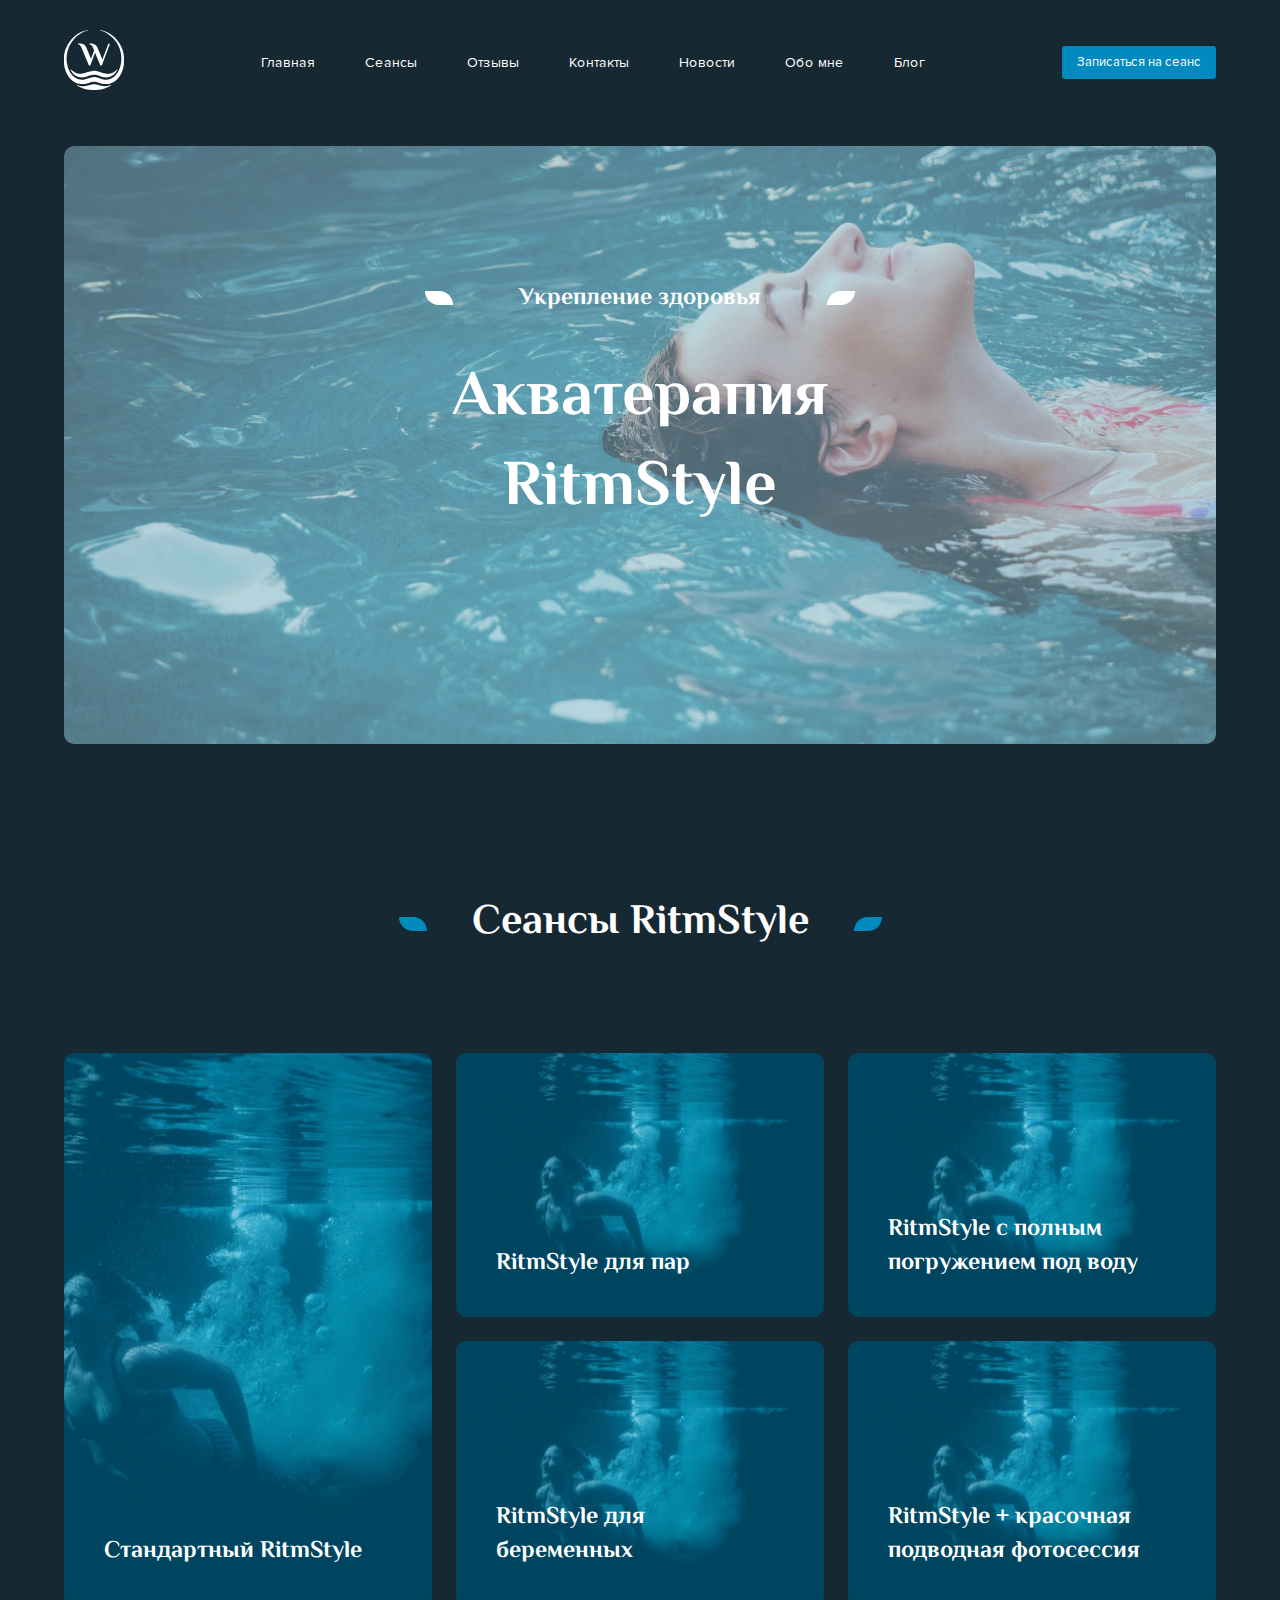
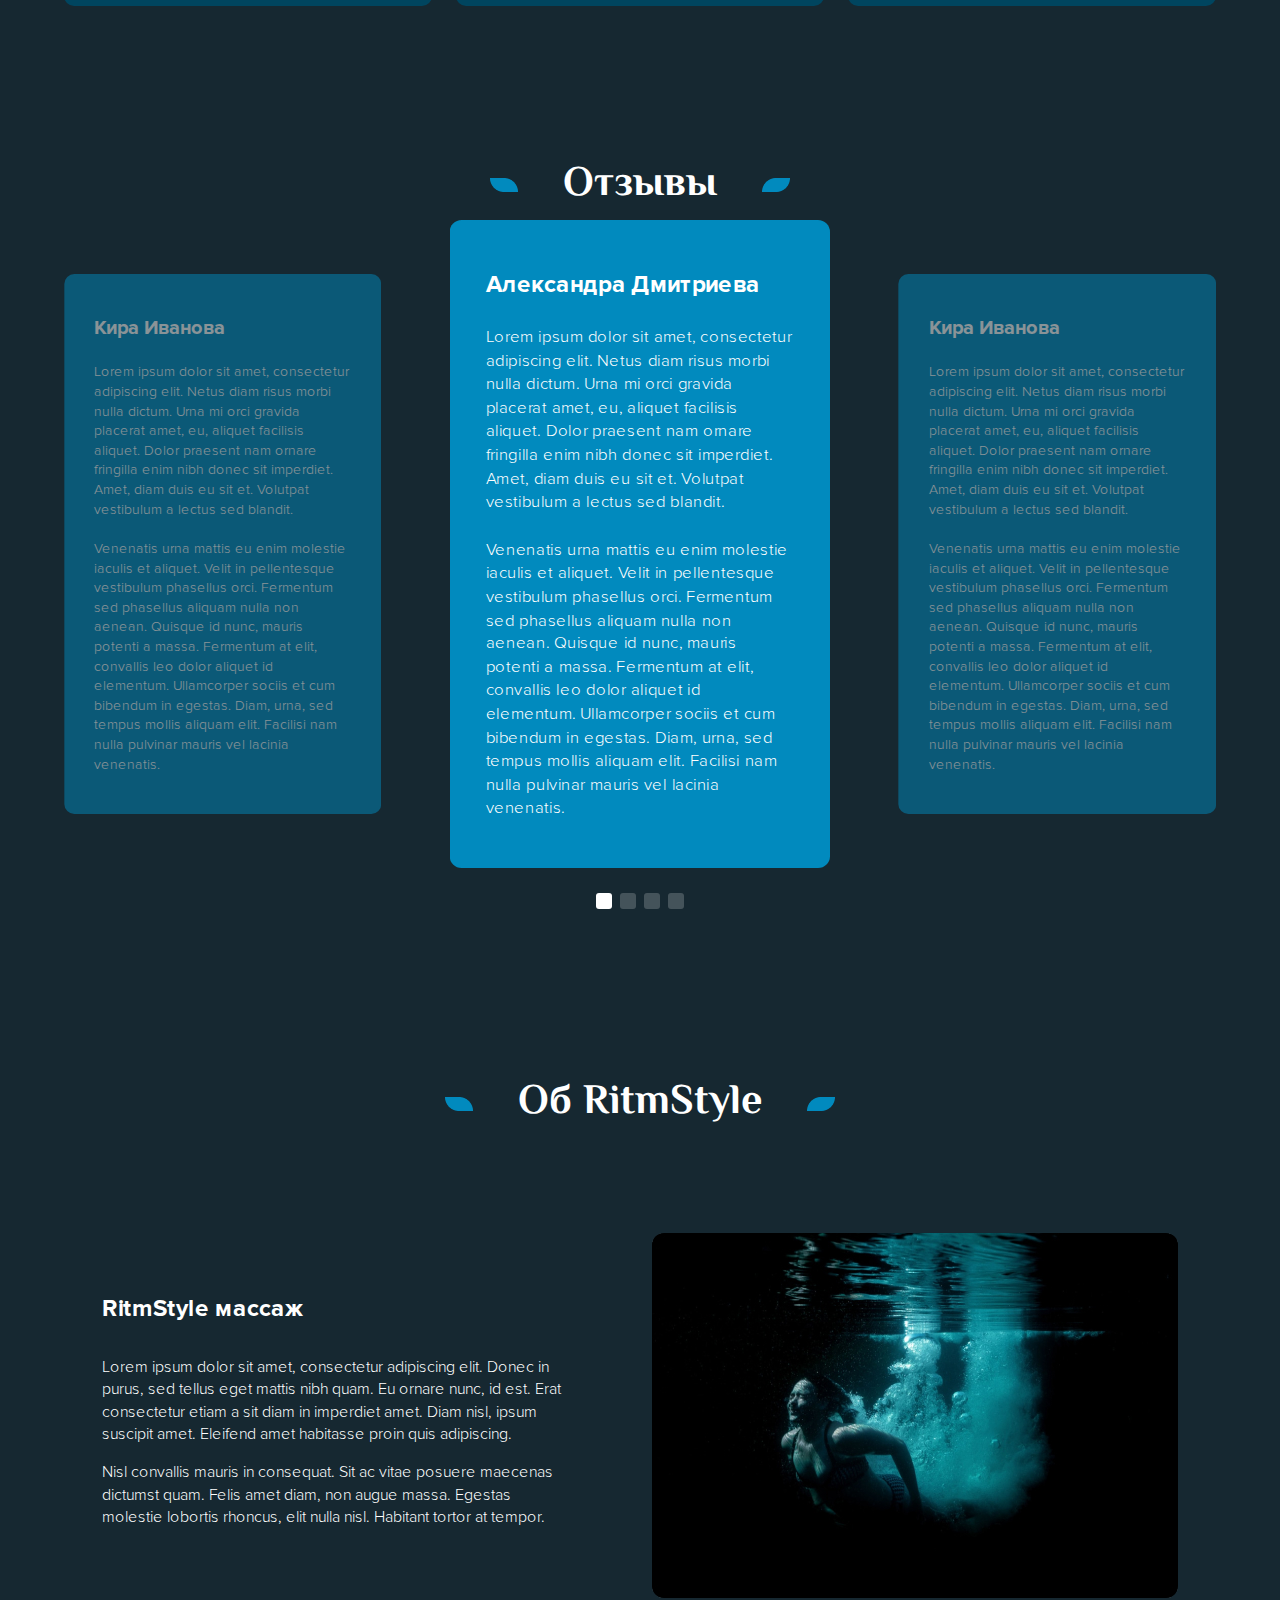
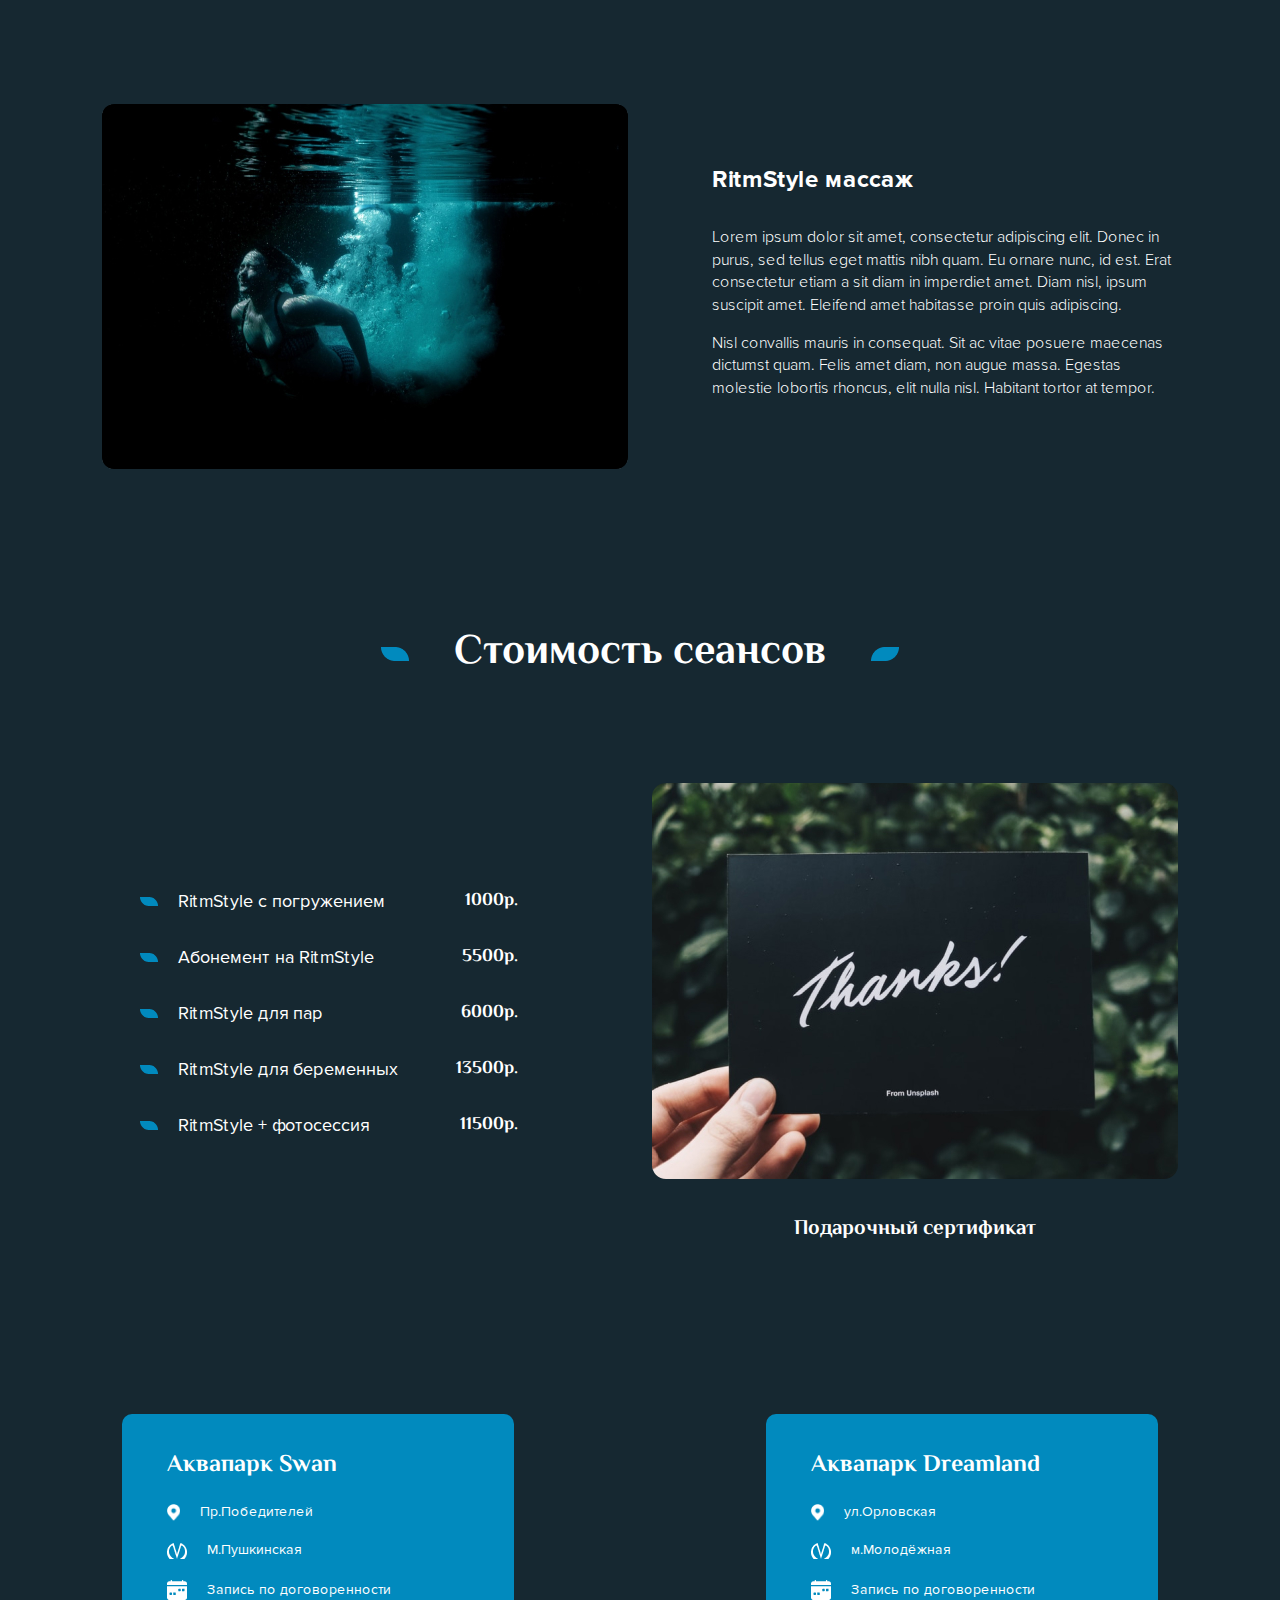
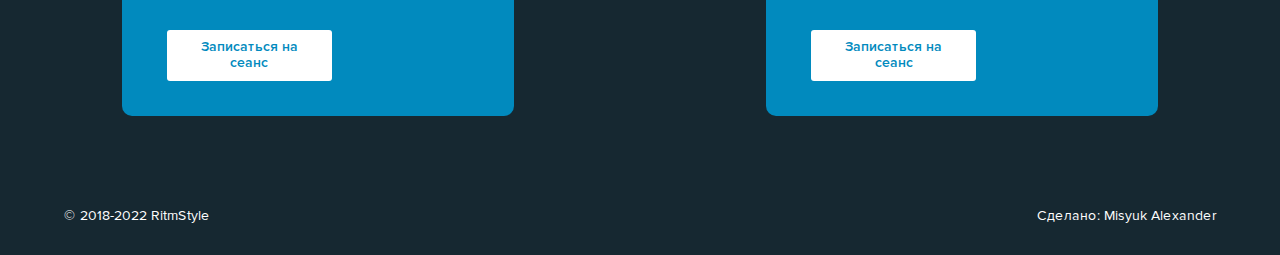
==== commit 521d8a11: "fixed" ====
--- a/index.html
+++ b/index.html
@@ -35,7 +35,6 @@
                             </a>
                             </li>
                             <li class="header-menu__item">
-                                <!-- Ведёт не на контакты -->
                                 <a href="#contacts" class="header-menu__link">
                                     Контакты
                             </a>
@@ -88,31 +87,31 @@
                         <ul class="services-bottom__list">
                             <li class="services-bottom__item services-bottom__item--1">
                                 <img src="./images/services-img-big.png" alt="" class="services-bottom__img">
-                                <a class="services-bottom__link" href="#contacts">
+                                <a class="services-bottom__link" href="./sessions.html">
                                     Стандартный RitmStyle
                                 </a>
                             </li>
                             <li class="services-bottom__item services-bottom__item">
                                 <img src="./images/services-img-small.png" alt="" class="services-bottom__img">
-                                <a class="services-bottom__link" href="#contacts">
+                                <a class="services-bottom__link" href="./sessions.html">
                                     RitmStyle для пар
                                 </a>
                             </li>
                             <li class="services-bottom__item services-bottom__item">
                                 <img src="./images/services-img-small.png" alt="" class="services-bottom__img">
-                                <a class="services-bottom__link" href="#contacts">
+                                <a class="services-bottom__link" href="./sessions.html">
                                     RitmStyle с полным погружением под воду
                                 </a>
                             </li>
                             <li class="services-bottom__item services-bottom__item">
                                 <img src="./images/services-img-small.png" alt="" class="services-bottom__img">
-                                <a class="services-bottom__link" href="#contacts">
+                                <a class="services-bottom__link" href="./sessions.html">
                                     RitmStyle для беременных
                                 </a>
                             </li>
                             <li class="services-bottom__item services-bottom__item">
                                 <img src="./images/services-img-small.png" alt="" class="services-bottom__img">
-                                <a class="services-bottom__link" href="#contacts">
+                                <a class="services-bottom__link" href="./sessions.html">
                                     RitmStyle + красочная подводная фотосессия
                                 </a>
                             </li>
@@ -131,32 +130,32 @@
             <div class="reviews-container">
                 <div class="swiper-container">
                     <div class="swiper-wrapper">
-                        <div class="swiper-slide card">
-                            <div class="card__inner">
-                                <p class="card__title">Александра Дмитриева</p>
-                                <p class="card__text">Lorem ipsum dolor sit amet, consectetur adipiscing elit. Netus diam risus morbi nulla dictum. Urna mi orci gravida placerat amet, eu, aliquet facilisis aliquet. Dolor praesent nam ornare fringilla enim nibh donec sit imperdiet. Amet, diam duis eu sit et. Volutpat vestibulum a lectus sed blandit. </p>
-                                <p class="card__text">Venenatis urna mattis eu enim molestie iaculis et aliquet. Velit in pellentesque vestibulum phasellus orci. Fermentum sed phasellus aliquam nulla non aenean. Quisque id nunc, mauris potenti a massa. Fermentum at elit, convallis leo dolor aliquet id elementum. Ullamcorper sociis et cum bibendum in egestas. Diam, urna, sed tempus mollis aliquam elit. Facilisi nam nulla pulvinar mauris vel lacinia venenatis.</p>
-                            </div>
-                        </div>
-                        <div class="swiper-slide card">
-                            <div class="card__inner">
-                                <p class="card__title">Кира Иванова</p>
-                                <p class="card__text">Lorem ipsum dolor sit amet, consectetur adipiscing elit. Netus diam risus morbi nulla dictum. Urna mi orci gravida placerat amet, eu, aliquet facilisis aliquet. Dolor praesent nam ornare fringilla enim nibh donec sit imperdiet. Amet, diam duis eu sit et. Volutpat vestibulum a lectus sed blandit. </p>
-                                <p class="card__text">Venenatis urna mattis eu enim molestie iaculis et aliquet. Velit in pellentesque vestibulum phasellus orci. Fermentum sed phasellus aliquam nulla non aenean. Quisque id nunc, mauris potenti a massa. Fermentum at elit, convallis leo dolor aliquet id elementum. Ullamcorper sociis et cum bibendum in egestas. Diam, urna, sed tempus mollis aliquam elit. Facilisi nam nulla pulvinar mauris vel lacinia venenatis.</p>
-                            </div>
-                        </div>
-                        <div class="swiper-slide card">
-                            <div class="card__inner">
-                                <p class="card__title">Яна Жернова</p>
-                                <p class="card__text">Lorem ipsum dolor sit amet, consectetur adipiscing elit. Netus diam risus morbi nulla dictum. Urna mi orci gravida placerat amet, eu, aliquet facilisis aliquet. Dolor praesent nam ornare fringilla enim nibh donec sit imperdiet. Amet, diam duis eu sit et. Volutpat vestibulum a lectus sed blandit. </p>
-                                <p class="card__text">Venenatis urna mattis eu enim molestie iaculis et aliquet. Velit in pellentesque vestibulum phasellus orci. Fermentum sed phasellus aliquam nulla non aenean. Quisque id nunc, mauris potenti a massa. Fermentum at elit, convallis leo dolor aliquet id elementum. Ullamcorper sociis et cum bibendum in egestas. Diam, urna, sed tempus mollis aliquam elit. Facilisi nam nulla pulvinar mauris vel lacinia venenatis.</p>
-                            </div>
-                        </div>
-                        <div class="swiper-slide card">
-                            <div class="card__inner">
-                                <p class="card__title">Кира Иванова</p>
-                                <p class="card__text">Lorem ipsum dolor sit amet, consectetur adipiscing elit. Netus diam risus morbi nulla dictum. Urna mi orci gravida placerat amet, eu, aliquet facilisis aliquet. Dolor praesent nam ornare fringilla enim nibh donec sit imperdiet. Amet, diam duis eu sit et. Volutpat vestibulum a lectus sed blandit. </p>
-                                <p class="card__text">Venenatis urna mattis eu enim molestie iaculis et aliquet. Velit in pellentesque vestibulum phasellus orci. Fermentum sed phasellus aliquam nulla non aenean. Quisque id nunc, mauris potenti a massa. Fermentum at elit, convallis leo dolor aliquet id elementum. Ullamcorper sociis et cum bibendum in egestas. Diam, urna, sed tempus mollis aliquam elit. Facilisi nam nulla pulvinar mauris vel lacinia venenatis.</p>
+                        <div class="swiper-slide reviews-slide">
+                            <div class="reviews-slide__inner">
+                                <p class="reviews-slide__title">Александра Дмитриева</p>
+                                <p class="reviews-slide__text">Lorem ipsum dolor sit amet, consectetur adipiscing elit. Netus diam risus morbi nulla dictum. Urna mi orci gravida placerat amet, eu, aliquet facilisis aliquet. Dolor praesent nam ornare fringilla enim nibh donec sit imperdiet. Amet, diam duis eu sit et. Volutpat vestibulum a lectus sed blandit. </p>
+                                <p class="reviews-slide__text">Venenatis urna mattis eu enim molestie iaculis et aliquet. Velit in pellentesque vestibulum phasellus orci. Fermentum sed phasellus aliquam nulla non aenean. Quisque id nunc, mauris potenti a massa. Fermentum at elit, convallis leo dolor aliquet id elementum. Ullamcorper sociis et cum bibendum in egestas. Diam, urna, sed tempus mollis aliquam elit. Facilisi nam nulla pulvinar mauris vel lacinia venenatis.</p>
+                            </div>
+                        </div>
+                        <div class="swiper-slide reviews-slide">
+                            <div class="reviews-slide__inner">
+                                <p class="reviews-slide__title">Кира Иванова</p>
+                                <p class="reviews-slide__text">Lorem ipsum dolor sit amet, consectetur adipiscing elit. Netus diam risus morbi nulla dictum. Urna mi orci gravida placerat amet, eu, aliquet facilisis aliquet. Dolor praesent nam ornare fringilla enim nibh donec sit imperdiet. Amet, diam duis eu sit et. Volutpat vestibulum a lectus sed blandit. </p>
+                                <p class="reviews-slide__text">Venenatis urna mattis eu enim molestie iaculis et aliquet. Velit in pellentesque vestibulum phasellus orci. Fermentum sed phasellus aliquam nulla non aenean. Quisque id nunc, mauris potenti a massa. Fermentum at elit, convallis leo dolor aliquet id elementum. Ullamcorper sociis et cum bibendum in egestas. Diam, urna, sed tempus mollis aliquam elit. Facilisi nam nulla pulvinar mauris vel lacinia venenatis.</p>
+                            </div>
+                        </div>
+                        <div class="swiper-slide reviews-slide">
+                            <div class="reviews-slide__inner">
+                                <p class="reviews-slide__title">Яна Жернова</p>
+                                <p class="reviews-slide__text">Lorem ipsum dolor sit amet, consectetur adipiscing elit. Netus diam risus morbi nulla dictum. Urna mi orci gravida placerat amet, eu, aliquet facilisis aliquet. Dolor praesent nam ornare fringilla enim nibh donec sit imperdiet. Amet, diam duis eu sit et. Volutpat vestibulum a lectus sed blandit. </p>
+                                <p class="reviews-slide__text">Venenatis urna mattis eu enim molestie iaculis et aliquet. Velit in pellentesque vestibulum phasellus orci. Fermentum sed phasellus aliquam nulla non aenean. Quisque id nunc, mauris potenti a massa. Fermentum at elit, convallis leo dolor aliquet id elementum. Ullamcorper sociis et cum bibendum in egestas. Diam, urna, sed tempus mollis aliquam elit. Facilisi nam nulla pulvinar mauris vel lacinia venenatis.</p>
+                            </div>
+                        </div>
+                        <div class="swiper-slide reviews-slide">
+                            <div class="reviews-slide__inner">
+                                <p class="reviews-slide__title">Кира Иванова</p>
+                                <p class="reviews-slide__text">Lorem ipsum dolor sit amet, consectetur adipiscing elit. Netus diam risus morbi nulla dictum. Urna mi orci gravida placerat amet, eu, aliquet facilisis aliquet. Dolor praesent nam ornare fringilla enim nibh donec sit imperdiet. Amet, diam duis eu sit et. Volutpat vestibulum a lectus sed blandit. </p>
+                                <p class="reviews-slide__text">Venenatis urna mattis eu enim molestie iaculis et aliquet. Velit in pellentesque vestibulum phasellus orci. Fermentum sed phasellus aliquam nulla non aenean. Quisque id nunc, mauris potenti a massa. Fermentum at elit, convallis leo dolor aliquet id elementum. Ullamcorper sociis et cum bibendum in egestas. Diam, urna, sed tempus mollis aliquam elit. Facilisi nam nulla pulvinar mauris vel lacinia venenatis.</p>
                             </div>
                         </div>
                     </div>
@@ -327,13 +326,13 @@
             </div>
         </div>
     </div>
-    <footer class="footer footer--border">
+    <footer class="footer">
         <div class="container">
             <div class="footer__inner">
                 <p class="footer__copyright">
                     © 2018-2022 RitmStyle
                 </p>
-                <a href="https://vk.com/misyuk99" class="footer__link">
+                <a href="https://vk.com/misyuk99" target="_blank" class="footer__link">
                     Сделано: Misyuk Alexander
                 </a>
             </div>
--- a/css/style.css
+++ b/css/style.css
@@ -18,13 +18,6 @@
   font-family: 'ProximaNova';
   src: url("../fonts/ProximaNova/ProximaNova-Bold.woff") format("woff"), url("../fonts/ProximaNova/ProximaNova-Bold.woff2") format("woff2");
   font-weight: 700; }
-.reviews-container {
-  width: 1736px;
-  max-width: 90%;
-  position: relative;
-  margin: 0 auto;
-  overflow: hidden; }
-
 .swiper-container {
   padding: 60px 0 110px; }
   @media (max-width: 1200px) {
@@ -49,28 +42,6 @@
     .swiper-slide-active {
       -webkit-transform: none !important;
               transform: none !important; } }
-
-.card {
-  padding: 40px 30px;
-  background-color: #018abe;
-  border-radius: 10px; }
-  .card__inner {
-    display: -webkit-box;
-    display: -ms-flexbox;
-    display: flex;
-    -webkit-box-orient: vertical;
-    -webkit-box-direction: normal;
-        -ms-flex-direction: column;
-            flex-direction: column;
-    gap: 20px; }
-  .card__title {
-    font-weight: 700;
-    font-size: 20px;
-    line-height: 140%; }
-  .card__text {
-    font-weight: 300;
-    font-size: 14px;
-    line-height: 140%; }
 
 .swiper-pagination-bullet {
   width: 16px;
@@ -358,7 +329,6 @@
 .header__title {
   font-family: 'ElMessiri', sans-serif;
   font-size: 64px;
-  line-height: 140%;
   max-width: 587px;
   margin: 0 auto; }
   @media (max-width: 500px) {
@@ -456,24 +426,23 @@
   -webkit-box-align: end;
       -ms-flex-align: end;
           align-items: flex-end;
-  padding: 160px 40px 30px 40px;
+  padding: 160px 40px 30px;
   width: 100%;
   height: 100%;
   position: relative;
   font-family: 'ElMessiri', sans-serif;
   font-size: 24px;
-  line-height: 140%;
   border-bottom: 7px solid transparent;
   border-radius: 10px;
   -webkit-transition: 0.3s;
   transition: 0.3s; }
   @media (max-width: 1268px) {
     .services-bottom__link {
-      padding: 100px 40px 30px 40px; } }
+      padding: 100px 40px 30px; } }
   @media (max-width: 1001px) {
     .services-bottom__link {
       font-size: 16px;
-      padding: 36px 40px 30px 40px; } }
+      padding: 36px 40px 30px; } }
   .services-bottom__link--date {
     padding: 30px 40px;
     -webkit-box-orient: vertical;
@@ -495,7 +464,6 @@
   text-align: center; }
   .title__text {
     font-size: 42px;
-    line-height: 140%;
     display: -webkit-box;
     display: -ms-flexbox;
     display: flex;
@@ -541,6 +509,33 @@
   @media (max-width: 700px) {
     .reviews {
       padding-bottom: 50px; } }
+
+.reviews-slide {
+  padding: 40px 30px;
+  background-color: #018abe;
+  border-radius: 10px; }
+  .reviews-slide__inner {
+    display: -webkit-box;
+    display: -ms-flexbox;
+    display: flex;
+    -webkit-box-orient: vertical;
+    -webkit-box-direction: normal;
+        -ms-flex-direction: column;
+            flex-direction: column;
+    gap: 20px; }
+  .reviews-slide__title {
+    font-weight: 700;
+    font-size: 20px; }
+  .reviews-slide__text {
+    font-weight: 300;
+    font-size: 14px; }
+
+.reviews-container {
+  width: 1736px;
+  max-width: 90%;
+  position: relative;
+  margin: 0 auto;
+  overflow: hidden; }
 
 .about__bottom {
   margin-top: 100px;
@@ -584,7 +579,6 @@
             flex-direction: row-reverse; }
     @media (max-width: 1133px) {
       .about__block:last-child {
-        gap: 26px;
         -webkit-box-orient: vertical;
         -webkit-box-direction: normal;
             -ms-flex-direction: column;
@@ -596,7 +590,6 @@
       text-align: center; } }
 .about__title {
   font-size: 24px;
-  line-height: 140%;
   margin-bottom: 30px; }
   @media (max-width: 680px) {
     .about__title {
@@ -604,7 +597,6 @@
 .about__text {
   font-weight: 300;
   font-size: 16px;
-  line-height: 140%;
   margin-bottom: 16px; }
 .about__img {
   max-width: 526px;
@@ -676,7 +668,6 @@
   .price__text {
     font-weight: 400;
     font-size: 18px;
-    line-height: 140%;
     display: -webkit-box;
     display: -ms-flexbox;
     display: flex;
@@ -701,8 +692,7 @@
   .price__money {
     font-family: 'ElMessiri', sans-serif;
     font-weight: 700;
-    font-size: 18px;
-    line-height: 140%; }
+    font-size: 18px; }
     @media (max-width: 480px) {
       .price__money {
         font-size: 14px; } }
@@ -719,7 +709,6 @@
     margin-top: 30px;
     font-family: 'ElMessiri';
     font-size: 21px;
-    line-height: 140%;
     text-align: center; }
     @media (max-width: 500px) {
       .price__desc {
@@ -799,8 +788,7 @@
   .contacts__title {
     font-family: 'ElMessiri', sans-serif;
     font-weight: 700;
-    font-size: 24px;
-    line-height: 140%; }
+    font-size: 24px; }
   .contacts__street {
     display: -webkit-box;
     display: -ms-flexbox;
@@ -929,6 +917,9 @@
     @media (max-width: 850px) {
       .sessions__info {
         width: 100%; } }
+  @media (max-width: 1324px) {
+    .sessions__frame {
+      margin: 0 auto; } }
   .sessions__title {
     font-family: 'ElMessiri', sans-serif;
     font-size: 24px;
@@ -947,8 +938,7 @@
     gap: 16px; }
   .sessions__text {
     font-weight: 300;
-    font-size: 16px;
-    line-height: 140%; }
+    font-size: 16px; }
   .sessions__img {
     max-width: 636px; }
     @media (max-width: 1324px) {
@@ -1013,27 +1003,15 @@
       .blog__info {
         text-align: center;
         width: 100%; } }
-  .blog__frame {
-    font-family: 'ProximaNova', sans-serif;
-    line-height: 135%;
-    font-size: 14px;
-    background-color: #018abe;
-    border-radius: 5px;
-    padding: 6px 12px;
-    text-align: center;
-    font-weight: 700;
-    width: 96px; }
-    @media (max-width: 1418px) {
-      .blog__frame {
-        margin: 0 auto; } }
+  @media (max-width: 1418px) {
+    .blog__frame {
+      margin: 0 auto; } }
   .blog__title {
     font-family: 'ElMessiri', sans-serif;
     font-size: 24px;
-    line-height: 140%;
     margin: 35px 0 20px; }
   .blog__text {
     font-weight: 300;
-    line-height: 140%;
     font-size: 16px;
     margin-bottom: 40px; }
     @media (max-width: 400px) {
